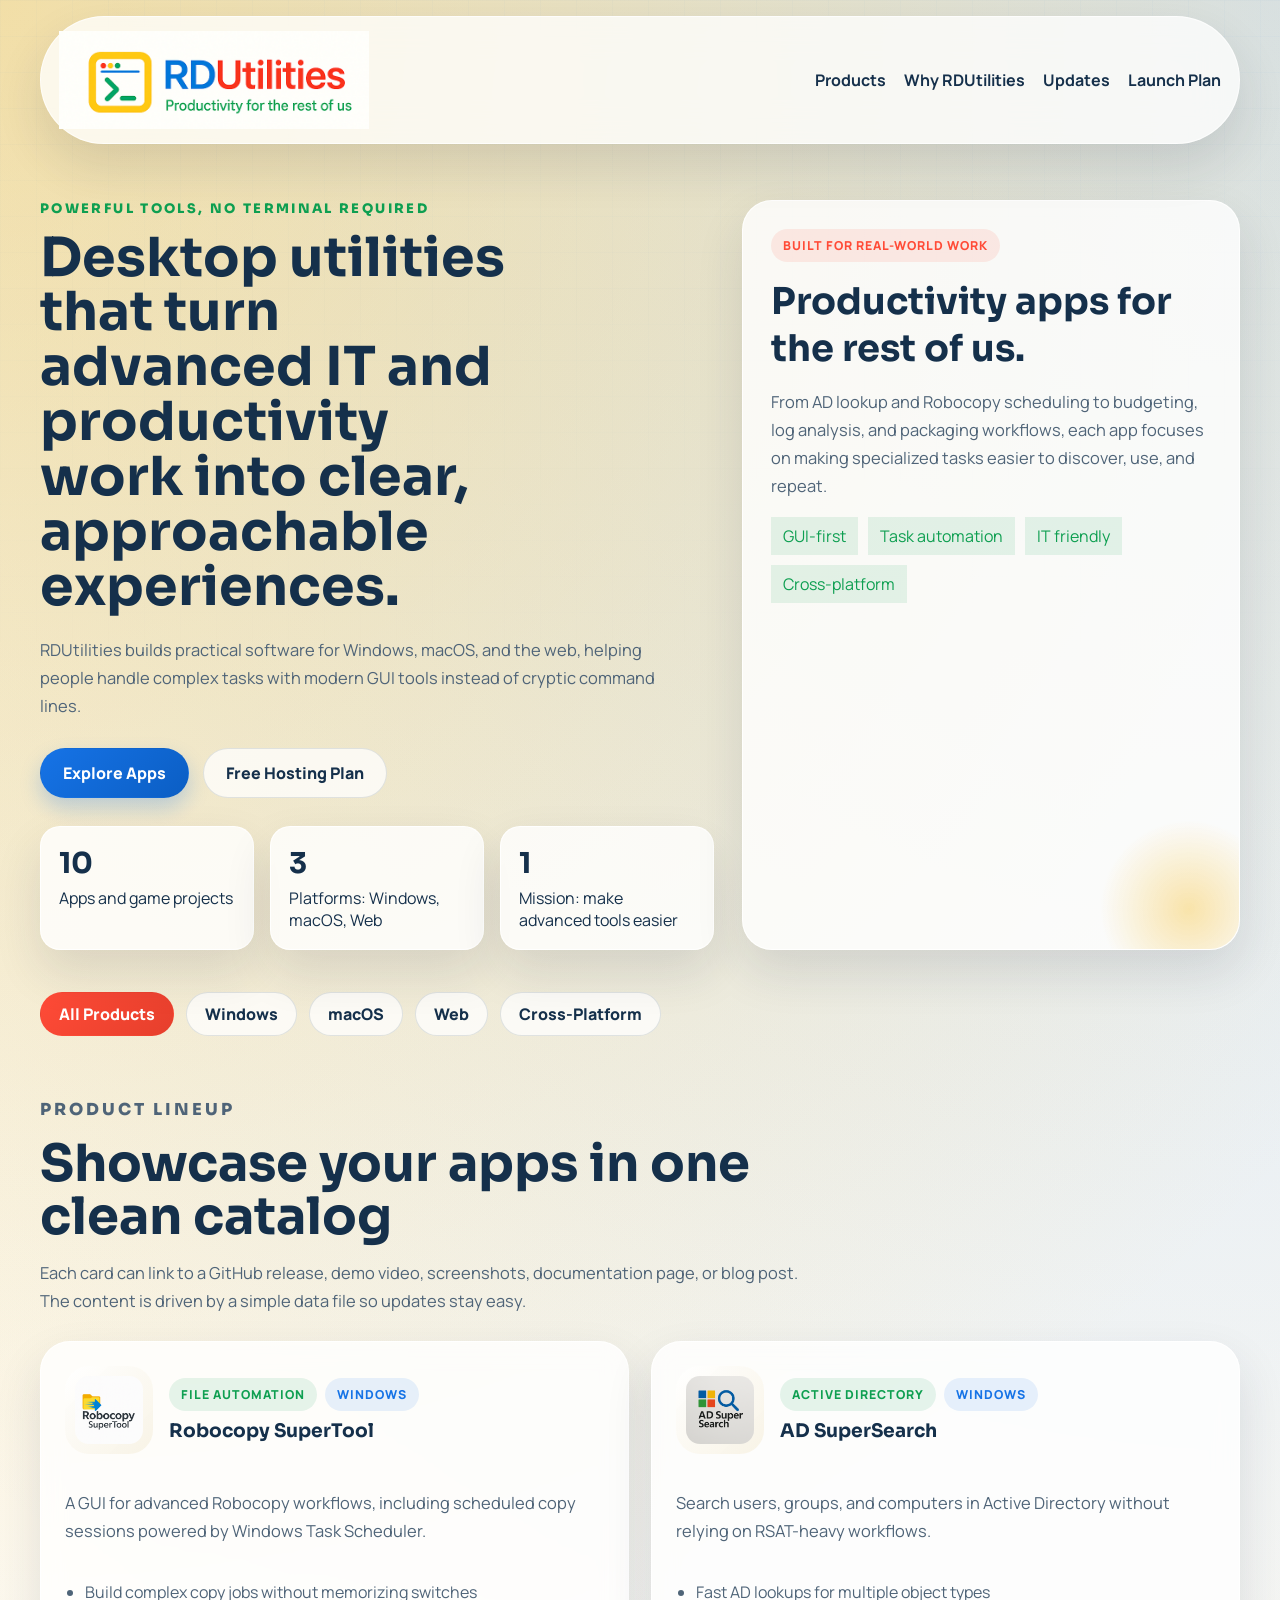
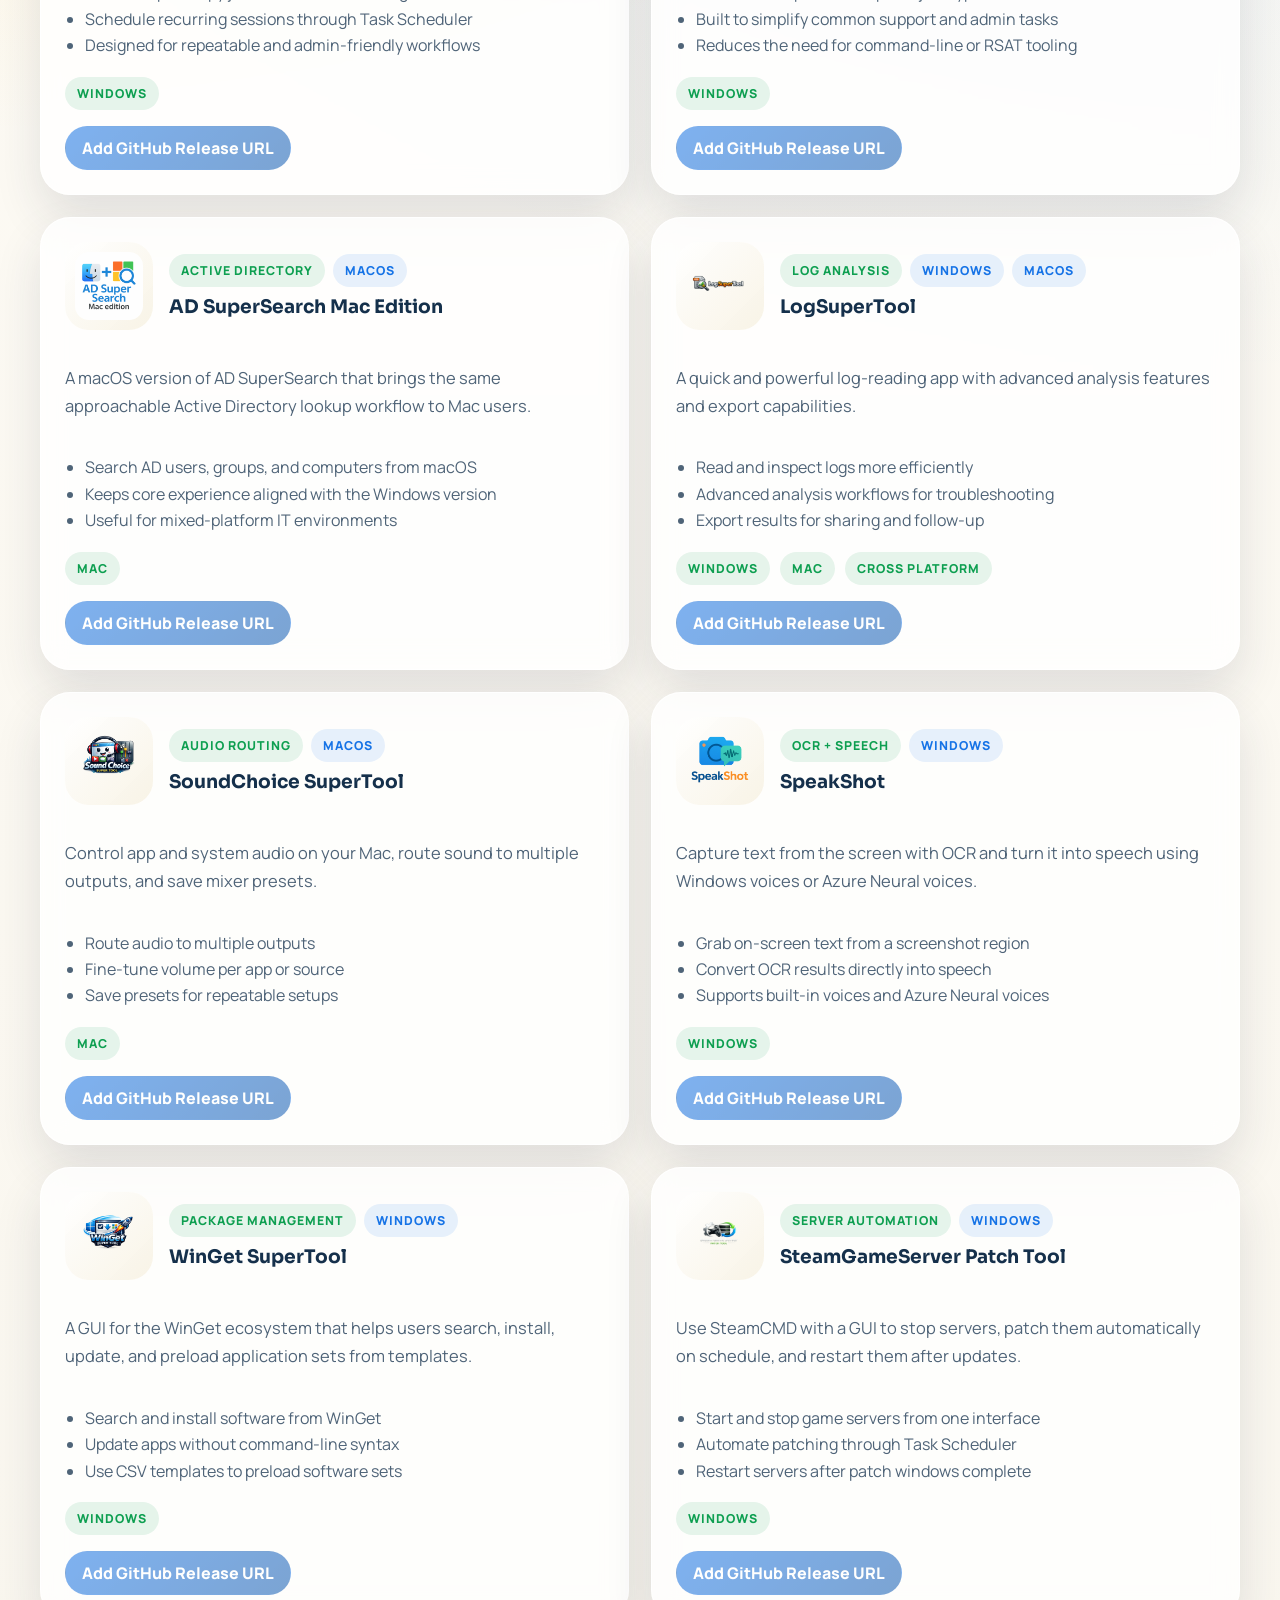
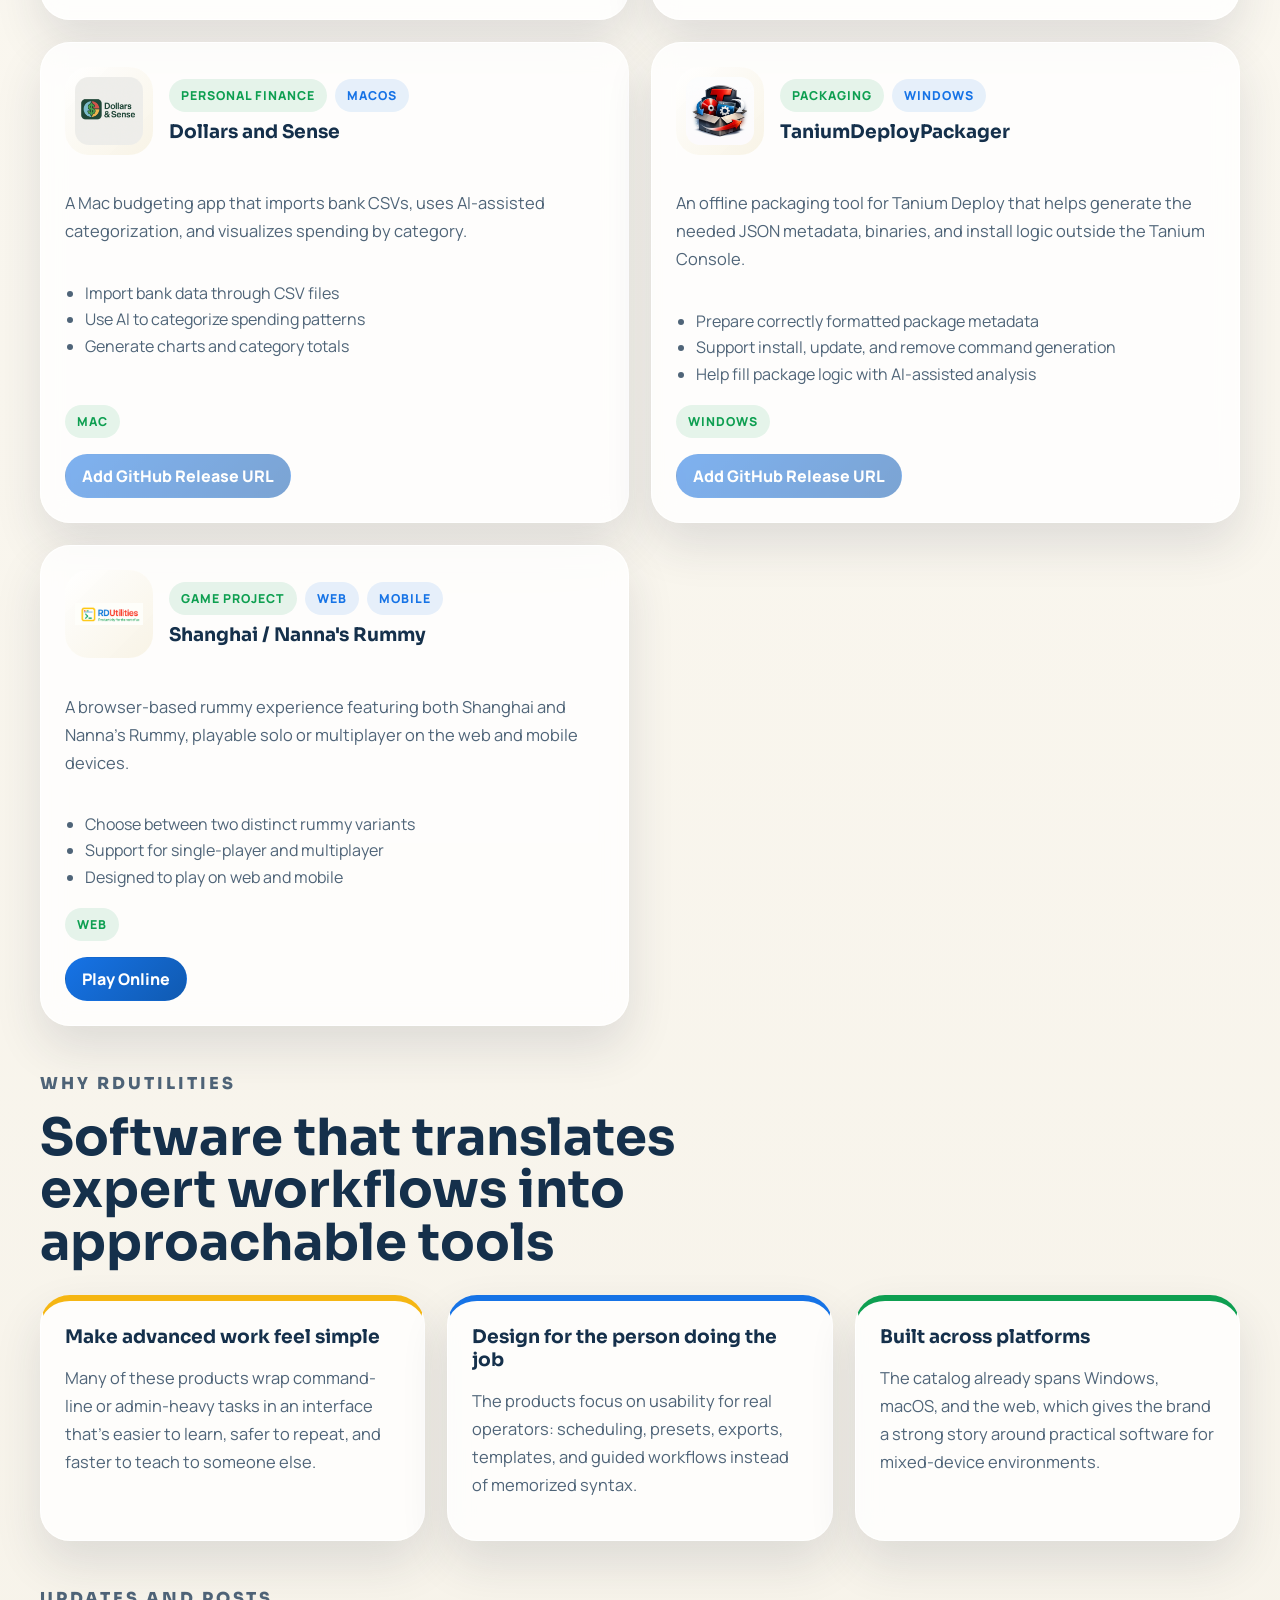
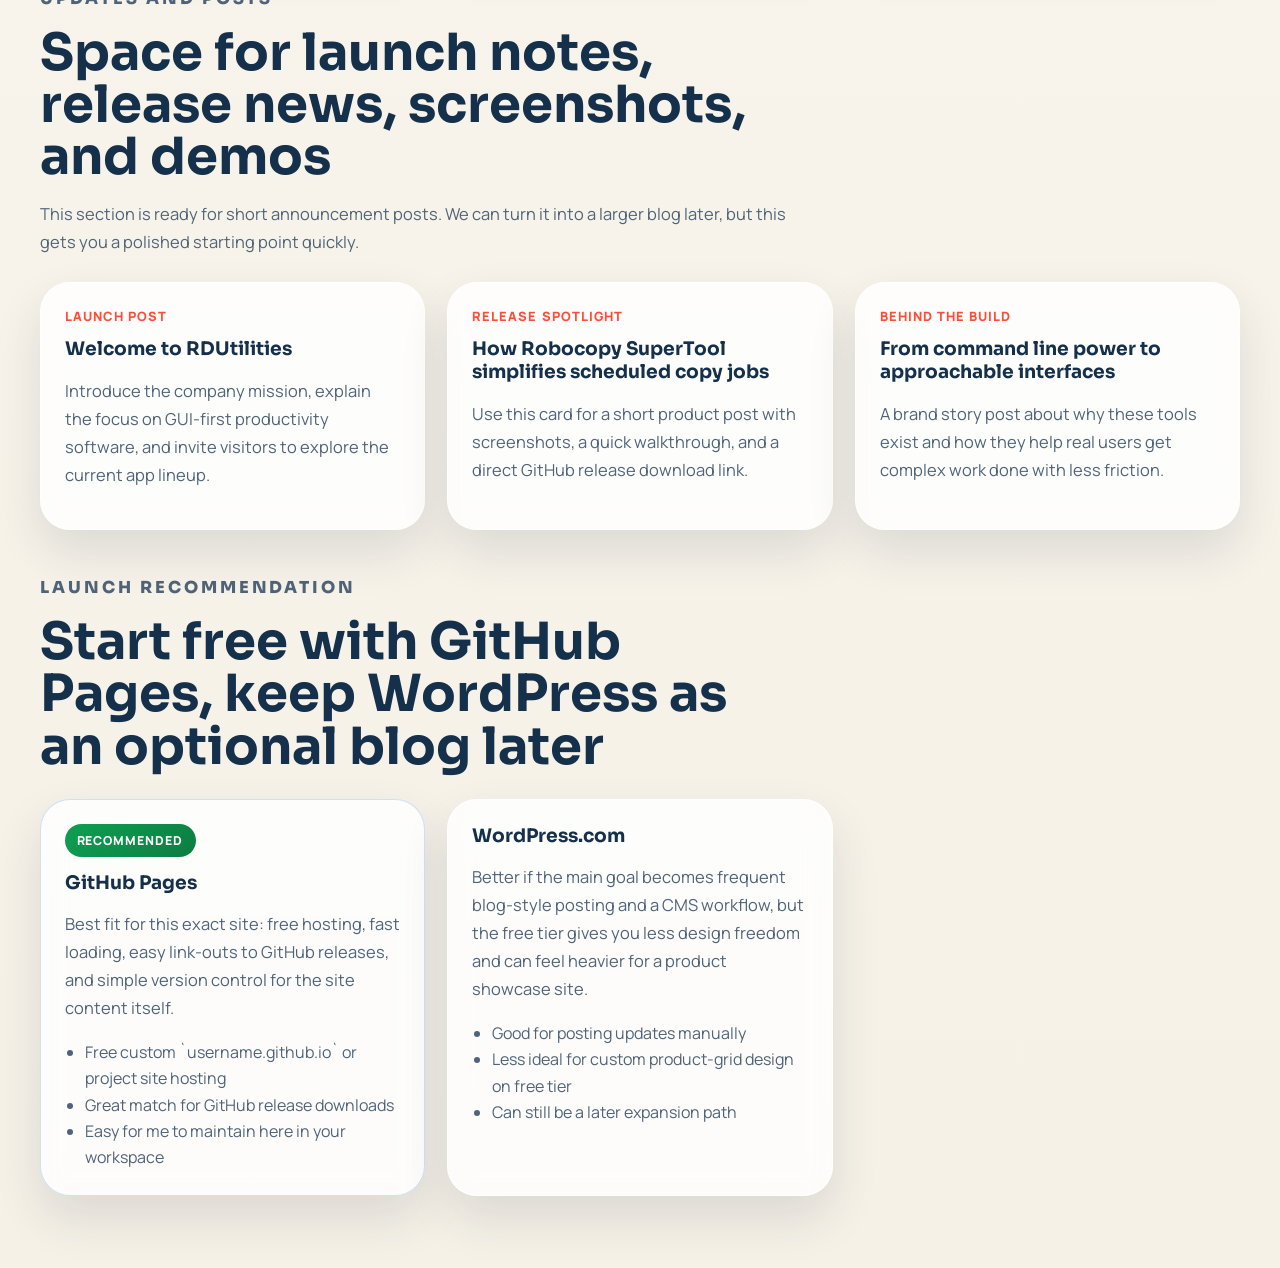
==== index.html @ effe7be8 "Initial RDUtilities website" ====
<!DOCTYPE html>
<html lang="en">
  <head>
    <meta charset="UTF-8" />
    <meta name="viewport" content="width=device-width, initial-scale=1.0" />
    <title>RDUtilities | Productivity Apps for the Rest of Us</title>
    <meta
      name="description"
      content="RDUtilities builds practical GUI apps that bring powerful command-line workflows to approachable desktop and web experiences."
    />
    <link rel="preconnect" href="https://fonts.googleapis.com" />
    <link rel="preconnect" href="https://fonts.gstatic.com" crossorigin />
    <link
      href="https://fonts.googleapis.com/css2?family=Sora:wght@400;500;600;700;800&amp;family=Manrope:wght@400;500;600;700&amp;display=swap"
      rel="stylesheet"
    />
    <link rel="stylesheet" href="./styles.css" />
  </head>
  <body>
    <div class="site-shell">
      <header class="topbar">
        <a class="brand" href="#top" aria-label="RDUtilities home">
          <img
            src="./Logos/RDUtilitiesLogo.png"
            alt="RDUtilities logo"
            class="brand__logo"
          />
        </a>
        <nav class="topbar__nav" aria-label="Primary">
          <a href="#products">Products</a>
          <a href="#story">Why RDUtilities</a>
          <a href="#updates">Updates</a>
          <a href="#launch">Launch Plan</a>
        </nav>
      </header>

      <main id="top">
        <section class="hero">
          <div class="hero__copy">
            <p class="eyebrow">Powerful tools, no terminal required</p>
            <h1>
              Desktop utilities that turn advanced IT and productivity work into
              clear, approachable experiences.
            </h1>
            <p class="hero__lede">
              RDUtilities builds practical software for Windows, macOS, and the
              web, helping people handle complex tasks with modern GUI tools
              instead of cryptic command lines.
            </p>
            <div class="hero__actions">
              <a class="button button--primary" href="#products">Explore Apps</a>
              <a class="button button--secondary" href="#launch">Free Hosting Plan</a>
            </div>
            <ul class="hero__stats" aria-label="Company highlights">
              <li>
                <strong>10</strong>
                <span>Apps and game projects</span>
              </li>
              <li>
                <strong>3</strong>
                <span>Platforms: Windows, macOS, Web</span>
              </li>
              <li>
                <strong>1</strong>
                <span>Mission: make advanced tools easier</span>
              </li>
            </ul>
          </div>

          <aside class="hero__panel" aria-label="RDUtilities value proposition">
            <div class="hero-card">
              <span class="hero-card__label">Built for real-world work</span>
              <h2>Productivity apps for the rest of us.</h2>
              <p>
                From AD lookup and Robocopy scheduling to budgeting, log
                analysis, and packaging workflows, each app focuses on making
                specialized tasks easier to discover, use, and repeat.
              </p>
              <div class="hero-card__chips">
                <span>GUI-first</span>
                <span>Task automation</span>
                <span>IT friendly</span>
                <span>Cross-platform</span>
              </div>
            </div>
          </aside>
        </section>

        <section class="platform-strip" aria-label="Platform categories">
          <button class="platform-filter is-active" data-filter="all" type="button">
            All Products
          </button>
          <button class="platform-filter" data-filter="windows" type="button">
            Windows
          </button>
          <button class="platform-filter" data-filter="mac" type="button">
            macOS
          </button>
          <button class="platform-filter" data-filter="web" type="button">
            Web
          </button>
          <button class="platform-filter" data-filter="cross-platform" type="button">
            Cross-Platform
          </button>
        </section>

        <section class="section" id="products">
          <div class="section-heading">
            <p class="eyebrow">Product lineup</p>
            <h2>Showcase your apps in one clean catalog</h2>
            <p>
              Each card can link to a GitHub release, demo video, screenshots,
              documentation page, or blog post. The content is driven by a
              simple data file so updates stay easy.
            </p>
          </div>
          <div class="products-grid" id="products-grid"></div>
        </section>

        <section class="section section--story" id="story">
          <div class="section-heading">
            <p class="eyebrow">Why RDUtilities</p>
            <h2>Software that translates expert workflows into approachable tools</h2>
          </div>
          <div class="story-grid">
            <article class="story-card">
              <h3>Make advanced work feel simple</h3>
              <p>
                Many of these products wrap command-line or admin-heavy tasks in
                an interface that’s easier to learn, safer to repeat, and faster
                to teach to someone else.
              </p>
            </article>
            <article class="story-card">
              <h3>Design for the person doing the job</h3>
              <p>
                The products focus on usability for real operators: scheduling,
                presets, exports, templates, and guided workflows instead of
                memorized syntax.
              </p>
            </article>
            <article class="story-card">
              <h3>Built across platforms</h3>
              <p>
                The catalog already spans Windows, macOS, and the web, which
                gives the brand a strong story around practical software for
                mixed-device environments.
              </p>
            </article>
          </div>
        </section>

        <section class="section" id="updates">
          <div class="section-heading">
            <p class="eyebrow">Updates and posts</p>
            <h2>Space for launch notes, release news, screenshots, and demos</h2>
            <p>
              This section is ready for short announcement posts. We can turn it
              into a larger blog later, but this gets you a polished starting
              point quickly.
            </p>
          </div>
          <div class="updates-grid" id="updates-grid"></div>
        </section>

        <section class="section section--launch" id="launch">
          <div class="section-heading">
            <p class="eyebrow">Launch recommendation</p>
            <h2>Start free with GitHub Pages, keep WordPress as an optional blog later</h2>
          </div>
          <div class="launch-grid">
            <article class="launch-card launch-card--recommended">
              <span class="badge">Recommended</span>
              <h3>GitHub Pages</h3>
              <p>
                Best fit for this exact site: free hosting, fast loading, easy
                link-outs to GitHub releases, and simple version control for the
                site content itself.
              </p>
              <ul>
                <li>Free custom `username.github.io` or project site hosting</li>
                <li>Great match for GitHub release downloads</li>
                <li>Easy for me to maintain here in your workspace</li>
              </ul>
            </article>
            <article class="launch-card">
              <h3>WordPress.com</h3>
              <p>
                Better if the main goal becomes frequent blog-style posting and a
                CMS workflow, but the free tier gives you less design freedom and
                can feel heavier for a product showcase site.
              </p>
              <ul>
                <li>Good for posting updates manually</li>
                <li>Less ideal for custom product-grid design on free tier</li>
                <li>Can still be a later expansion path</li>
              </ul>
            </article>
          </div>
        </section>
      </main>
    </div>

    <template id="product-card-template">
      <article class="product-card">
        <div class="product-card__header">
          <img class="product-card__logo" alt="" />
          <div>
            <div class="product-card__meta"></div>
            <h3 class="product-card__title"></h3>
          </div>
        </div>
        <p class="product-card__summary"></p>
        <ul class="product-card__features"></ul>
        <div class="product-card__footer">
          <div class="product-card__tags"></div>
          <div class="product-card__actions"></div>
        </div>
      </article>
    </template>

    <template id="update-card-template">
      <article class="update-card">
        <p class="update-card__type"></p>
        <h3 class="update-card__title"></h3>
        <p class="update-card__body"></p>
      </article>
    </template>

    <script src="./app-data.js"></script>
    <script src="./script.js"></script>
  </body>
</html>
---- styles.css ----
:root {
  --bg: #f5f1e7;
  --surface: rgba(255, 255, 255, 0.8);
  --surface-strong: #ffffff;
  --ink: #15304b;
  --muted: #4f6478;
  --line: rgba(21, 48, 75, 0.12);
  --blue: #1673e6;
  --red: #ff4b37;
  --green: #0e9f51;
  --gold: #f5b613;
  --shadow: 0 22px 48px rgba(32, 44, 64, 0.12);
  --radius-lg: 30px;
  --radius-md: 20px;
  --radius-sm: 14px;
  --content-width: 1200px;
}

* {
  box-sizing: border-box;
}

html {
  scroll-behavior: smooth;
}

body {
  margin: 0;
  font-family: "Manrope", sans-serif;
  color: var(--ink);
  background:
    radial-gradient(circle at top left, rgba(245, 182, 19, 0.35), transparent 28%),
    radial-gradient(circle at top right, rgba(22, 115, 230, 0.18), transparent 32%),
    linear-gradient(180deg, #fffdf8 0%, var(--bg) 100%);
}

body::before {
  content: "";
  position: fixed;
  inset: 0;
  pointer-events: none;
  background-image:
    linear-gradient(rgba(22, 115, 230, 0.04) 1px, transparent 1px),
    linear-gradient(90deg, rgba(22, 115, 230, 0.04) 1px, transparent 1px);
  background-size: 36px 36px;
  mask-image: linear-gradient(180deg, rgba(0, 0, 0, 0.45), transparent 80%);
}

@keyframes rise-in {
  from {
    opacity: 0;
    transform: translateY(20px);
  }

  to {
    opacity: 1;
    transform: translateY(0);
  }
}

.site-shell {
  width: min(calc(100% - 32px), var(--content-width));
  margin: 0 auto;
  padding-bottom: 72px;
}

.topbar {
  position: sticky;
  top: 12px;
  z-index: 10;
  display: flex;
  align-items: center;
  justify-content: space-between;
  gap: 16px;
  margin-top: 16px;
  padding: 14px 18px;
  background: rgba(255, 255, 255, 0.76);
  border: 1px solid rgba(255, 255, 255, 0.7);
  border-radius: 999px;
  backdrop-filter: blur(18px);
  box-shadow: var(--shadow);
}

.brand {
  display: inline-flex;
  align-items: center;
}

.brand__logo {
  width: min(310px, 55vw);
  height: auto;
}

.topbar__nav {
  display: flex;
  flex-wrap: wrap;
  justify-content: flex-end;
  gap: 18px;
}

.topbar__nav a,
.button,
.platform-filter {
  transition:
    transform 180ms ease,
    box-shadow 180ms ease,
    background-color 180ms ease,
    color 180ms ease,
    border-color 180ms ease;
}

.topbar__nav a {
  color: var(--ink);
  text-decoration: none;
  font-weight: 700;
}

.topbar__nav a:hover,
.topbar__nav a:focus-visible {
  color: var(--blue);
}

.hero {
  display: grid;
  grid-template-columns: 1.15fr 0.85fr;
  gap: 28px;
  padding: 56px 0 32px;
  align-items: stretch;
  animation: rise-in 700ms ease both;
}

.eyebrow {
  margin: 0 0 14px;
  font-family: "Sora", sans-serif;
  font-size: 0.82rem;
  font-weight: 800;
  letter-spacing: 0.18em;
  text-transform: uppercase;
  color: var(--green);
}

.hero h1,
.section-heading h2 {
  margin: 0;
  font-family: "Sora", sans-serif;
  line-height: 1.02;
}

.hero h1 {
  font-size: clamp(2rem, 4.2vw, 4rem);
  max-width: 12ch;
}

.hero__lede,
.section-heading p,
.story-card p,
.launch-card p,
.product-card__summary,
.update-card__body,
.hero-card p {
  color: var(--muted);
  font-size: 1.03rem;
  line-height: 1.7;
}

.hero__lede {
  max-width: 64ch;
  margin: 22px 0 0;
}

.hero__actions {
  display: flex;
  flex-wrap: wrap;
  gap: 14px;
  margin: 28px 0;
}

.button {
  display: inline-flex;
  align-items: center;
  justify-content: center;
  min-height: 50px;
  padding: 0 22px;
  border-radius: 999px;
  border: 1px solid transparent;
  font-weight: 800;
  text-decoration: none;
}

.button:hover,
.button:focus-visible,
.platform-filter:hover,
.platform-filter:focus-visible {
  transform: translateY(-1px);
}

.button--primary {
  color: #fff;
  background: linear-gradient(135deg, var(--blue), #0b5ec4);
  box-shadow: 0 10px 20px rgba(22, 115, 230, 0.25);
}

.button--secondary {
  color: var(--ink);
  background: rgba(255, 255, 255, 0.75);
  border-color: var(--line);
}

.hero__stats {
  display: grid;
  grid-template-columns: repeat(3, minmax(0, 1fr));
  gap: 16px;
  padding: 0;
  margin: 0;
  list-style: none;
}

.hero__stats li,
.hero-card,
.product-card,
.story-card,
.update-card,
.launch-card {
  background: var(--surface);
  border: 1px solid rgba(255, 255, 255, 0.85);
  box-shadow: var(--shadow);
  backdrop-filter: blur(12px);
  animation: rise-in 700ms ease both;
}

.hero__stats li {
  padding: 18px;
  border-radius: var(--radius-md);
}

.hero__stats strong {
  display: block;
  font-family: "Sora", sans-serif;
  font-size: 1.8rem;
  margin-bottom: 6px;
}

.hero-card {
  height: 100%;
  padding: 28px;
  border-radius: var(--radius-lg);
  position: relative;
  overflow: hidden;
}

.hero-card::after {
  content: "";
  position: absolute;
  inset: auto -40px -50px auto;
  width: 180px;
  height: 180px;
  border-radius: 50%;
  background: radial-gradient(circle, rgba(245, 182, 19, 0.35), transparent 70%);
}

.hero-card__label,
.badge,
.product-chip,
.platform-pill {
  display: inline-flex;
  align-items: center;
  border-radius: 999px;
  font-size: 0.77rem;
  font-weight: 800;
  letter-spacing: 0.08em;
  text-transform: uppercase;
}

.hero-card__label {
  padding: 8px 12px;
  color: var(--red);
  background: rgba(255, 75, 55, 0.1);
}

.hero-card h2 {
  margin: 16px 0 12px;
  font-family: "Sora", sans-serif;
  font-size: clamp(1.6rem, 3vw, 2.3rem);
}

.hero-card__chips,
.product-card__tags,
.product-card__actions {
  display: flex;
  flex-wrap: wrap;
  gap: 10px;
}

.hero-card__chips span,
.product-chip,
.platform-pill {
  padding: 8px 12px;
  background: rgba(14, 159, 81, 0.1);
  color: var(--green);
}

.platform-strip {
  display: flex;
  flex-wrap: wrap;
  gap: 12px;
  padding: 10px 0 16px;
}

.platform-filter {
  min-height: 44px;
  padding: 0 18px;
  border-radius: 999px;
  border: 1px solid var(--line);
  background: rgba(255, 255, 255, 0.75);
  color: var(--ink);
  font: inherit;
  font-weight: 800;
  cursor: pointer;
}

.platform-filter.is-active {
  color: #fff;
  background: linear-gradient(135deg, var(--red), #e63f2c);
  border-color: transparent;
}

.section {
  padding-top: 44px;
}

.section-heading {
  max-width: 760px;
  margin-bottom: 26px;
}

.section-heading h2 {
  font-size: clamp(2rem, 4vw, 3.2rem);
}

.products-grid,
.story-grid,
.updates-grid,
.launch-grid {
  display: grid;
  gap: 22px;
}

.products-grid {
  grid-template-columns: repeat(2, minmax(0, 1fr));
}

.story-grid,
.updates-grid,
.launch-grid {
  grid-template-columns: repeat(3, minmax(0, 1fr));
}

.product-card,
.story-card,
.update-card,
.launch-card {
  border-radius: var(--radius-lg);
  padding: 24px;
}

.products-grid > *,
.story-grid > *,
.updates-grid > *,
.launch-grid > * {
  animation-delay: 120ms;
}

.products-grid > *:nth-child(2n),
.story-grid > *:nth-child(2n),
.updates-grid > *:nth-child(2n),
.launch-grid > *:nth-child(2n) {
  animation-delay: 180ms;
}

.products-grid > *:nth-child(3n),
.story-grid > *:nth-child(3n),
.updates-grid > *:nth-child(3n),
.launch-grid > *:nth-child(3n) {
  animation-delay: 240ms;
}

.product-card {
  display: flex;
  flex-direction: column;
  gap: 18px;
}

.product-card.is-hidden {
  display: none;
}

.product-card__header {
  display: grid;
  grid-template-columns: 88px 1fr;
  gap: 16px;
  align-items: center;
}

.product-card__logo {
  width: 88px;
  height: 88px;
  object-fit: contain;
  border-radius: 24px;
  background:
    linear-gradient(135deg, rgba(255, 255, 255, 0.92), rgba(248, 243, 229, 0.96));
  padding: 10px;
}

.product-card__meta {
  display: flex;
  flex-wrap: wrap;
  gap: 8px;
  margin-bottom: 8px;
}

.platform-pill {
  background: rgba(22, 115, 230, 0.1);
  color: var(--blue);
}

.product-card__title,
.story-card h3,
.update-card__title,
.launch-card h3 {
  margin: 0;
  font-family: "Sora", sans-serif;
}

.product-card__features,
.launch-card ul {
  margin: 0;
  padding-left: 20px;
  color: var(--muted);
  line-height: 1.65;
}

.product-card__footer {
  margin-top: auto;
  display: grid;
  gap: 16px;
}

.product-link {
  display: inline-flex;
  align-items: center;
  justify-content: center;
  min-height: 44px;
  padding: 0 16px;
  border-radius: 999px;
  border: 1px solid var(--line);
  color: var(--ink);
  background: rgba(255, 255, 255, 0.88);
  text-decoration: none;
  font-weight: 800;
}

.product-link--primary {
  color: #fff;
  background: linear-gradient(135deg, var(--blue), #105ab1);
  border-color: transparent;
}

.product-link:hover,
.product-link:focus-visible {
  transform: translateY(-1px);
}

.product-link--disabled {
  opacity: 0.55;
  pointer-events: none;
}

.story-card {
  border-top: 6px solid transparent;
}

.story-card:nth-child(1) {
  border-top-color: var(--gold);
}

.story-card:nth-child(2) {
  border-top-color: var(--blue);
}

.story-card:nth-child(3) {
  border-top-color: var(--green);
}

.update-card__type {
  margin: 0 0 12px;
  color: var(--red);
  font-weight: 800;
  text-transform: uppercase;
  letter-spacing: 0.08em;
  font-size: 0.8rem;
}

.launch-card {
  position: relative;
}

.launch-card--recommended {
  border: 1px solid rgba(22, 115, 230, 0.2);
}

.badge {
  margin-bottom: 14px;
  padding: 8px 12px;
  color: #fff;
  background: linear-gradient(135deg, var(--green), #0d7d42);
}

@media (max-width: 1120px) {
  .hero,
  .products-grid,
  .story-grid,
  .updates-grid,
  .launch-grid {
    grid-template-columns: 1fr;
  }

  .hero h1 {
    max-width: none;
  }
}

@media (max-width: 780px) {
  .site-shell {
    width: min(calc(100% - 20px), var(--content-width));
  }

  .topbar {
    position: static;
    border-radius: 28px;
    padding: 18px;
  }

  .topbar,
  .hero__stats {
    grid-template-columns: 1fr;
  }

  .topbar,
  .hero__stats,
  .product-card__header {
    display: grid;
  }

  .topbar__nav {
    justify-content: flex-start;
  }

  .hero {
    padding-top: 28px;
  }

  .hero__stats {
    grid-template-columns: 1fr;
  }

  .product-card__header {
    grid-template-columns: 1fr;
  }

  .product-card__logo {
    width: 72px;
    height: 72px;
  }
}
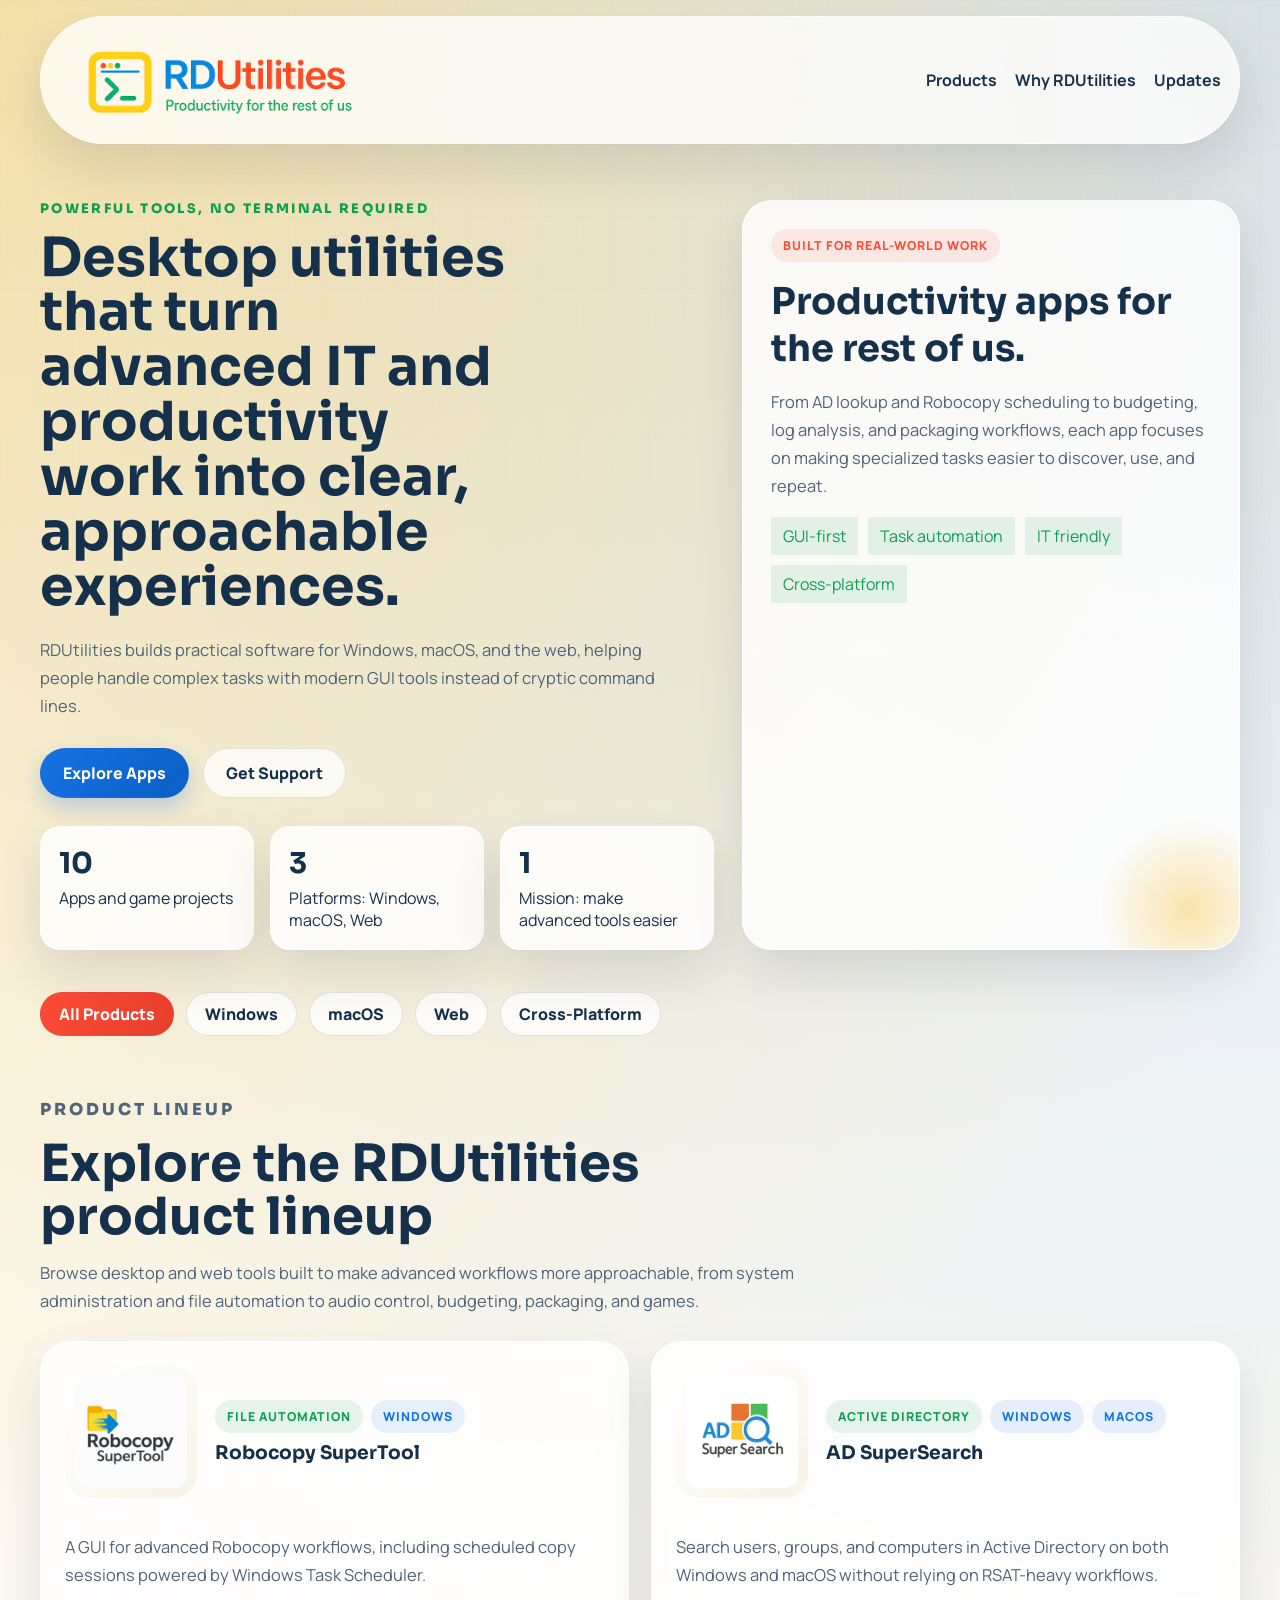
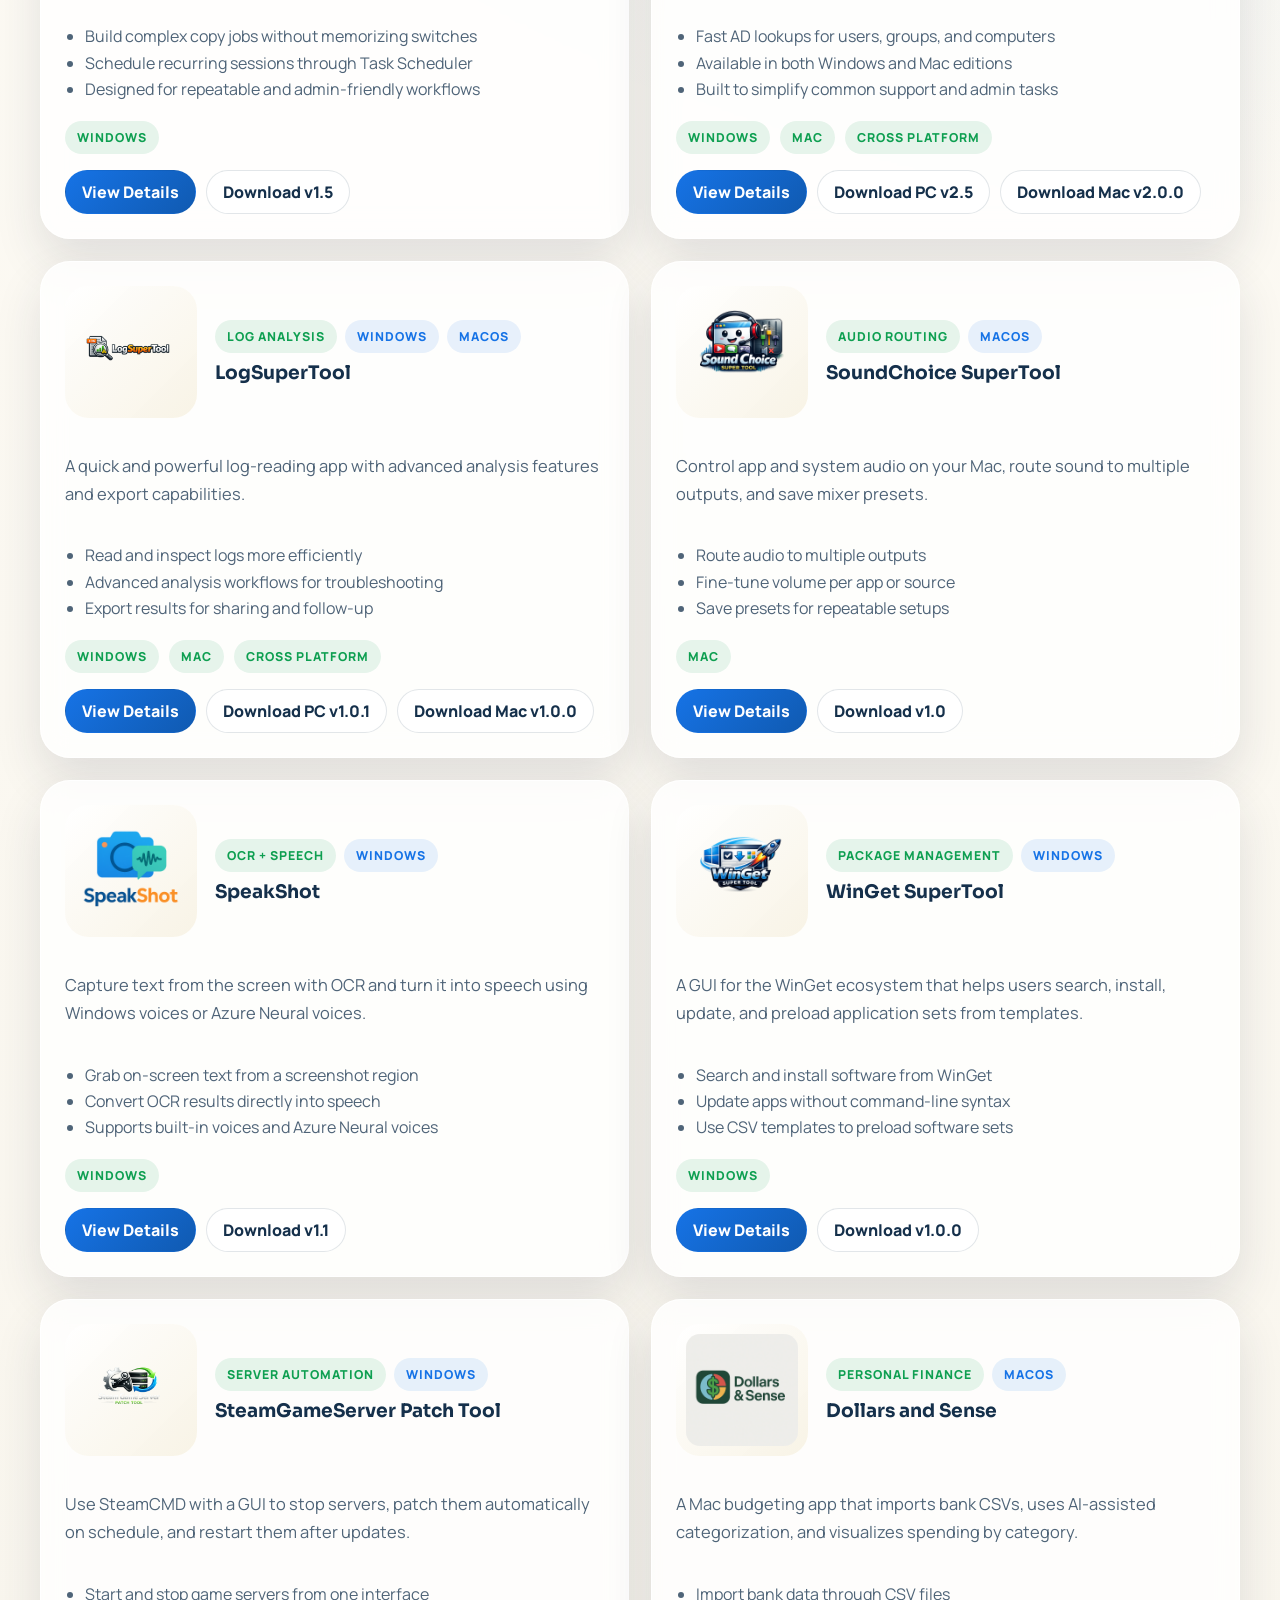
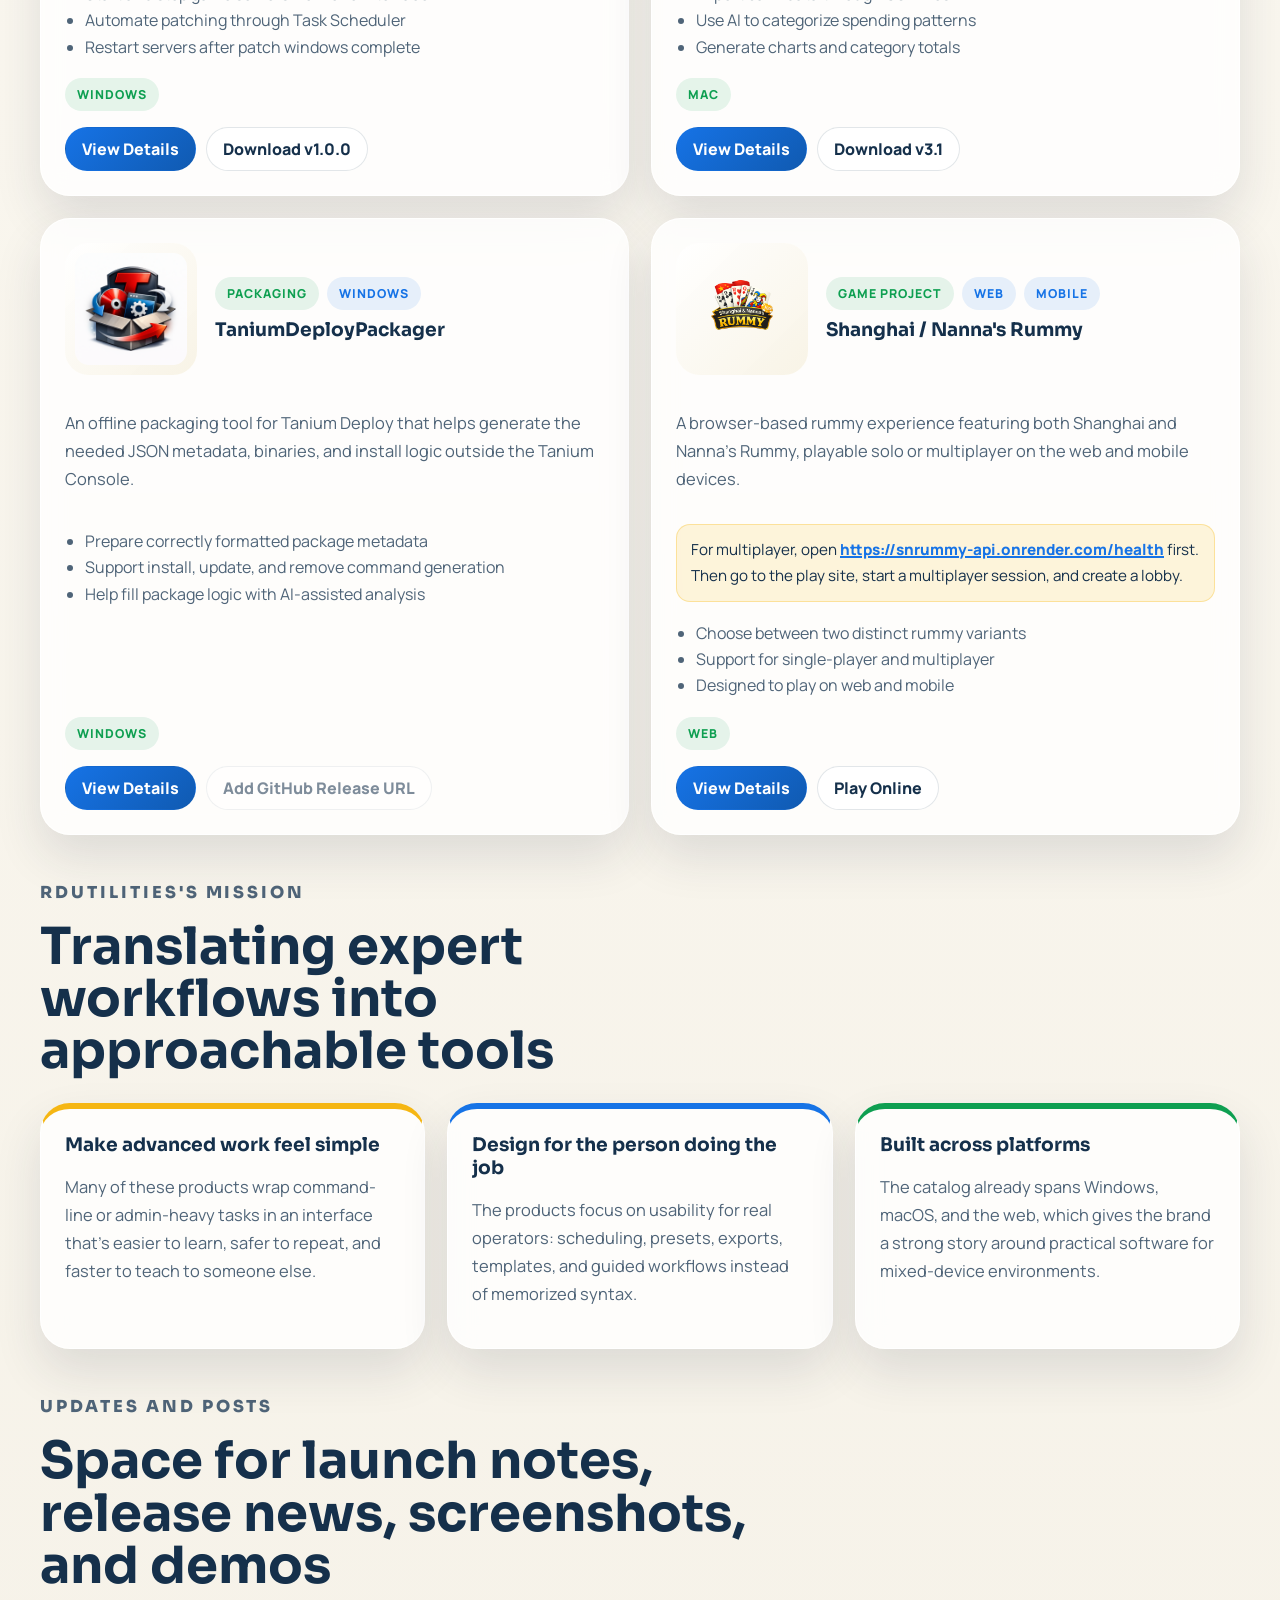
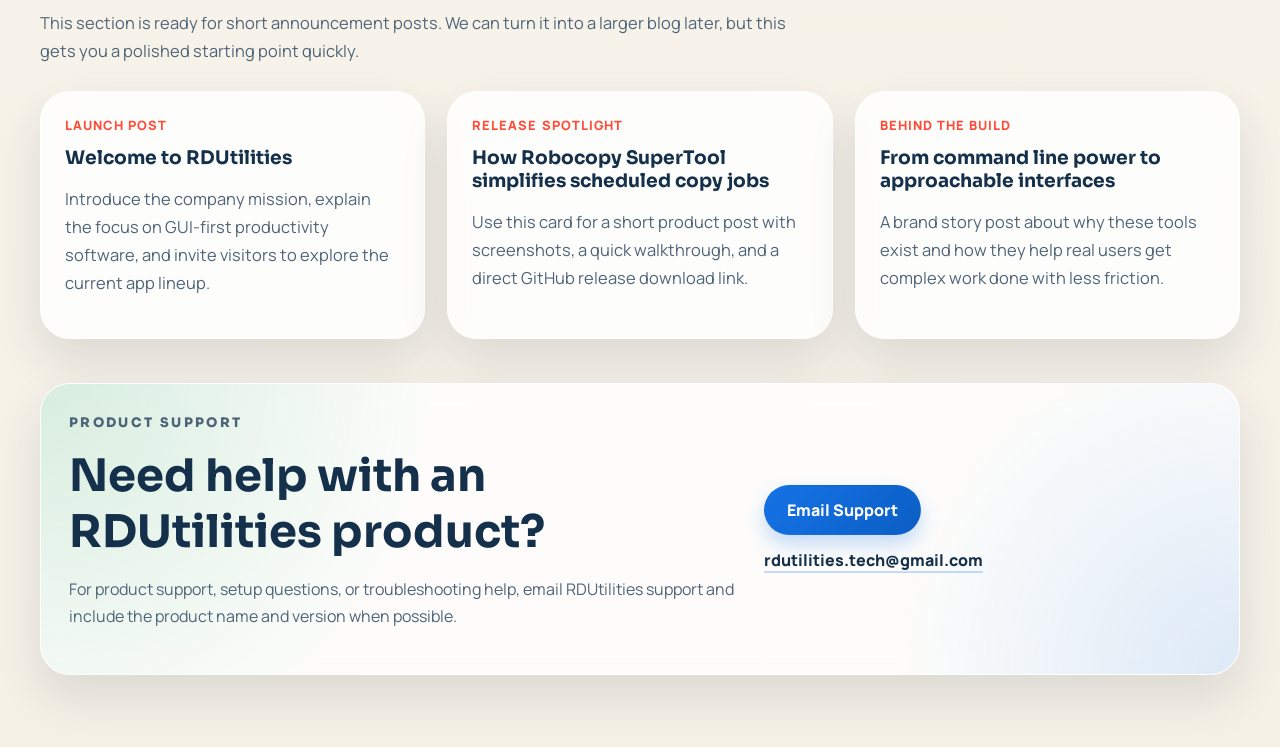
==== commit b22049fa: "Launch RDUtilities product showcase site" ====
--- a/index.html
+++ b/index.html
@@ -30,7 +30,6 @@
           <a href="#products">Products</a>
           <a href="#story">Why RDUtilities</a>
           <a href="#updates">Updates</a>
-          <a href="#launch">Launch Plan</a>
         </nav>
       </header>
 
@@ -49,7 +48,7 @@
             </p>
             <div class="hero__actions">
               <a class="button button--primary" href="#products">Explore Apps</a>
-              <a class="button button--secondary" href="#launch">Free Hosting Plan</a>
+              <a class="button button--secondary" href="#support">Get Support</a>
             </div>
             <ul class="hero__stats" aria-label="Company highlights">
               <li>
@@ -107,11 +106,11 @@
         <section class="section" id="products">
           <div class="section-heading">
             <p class="eyebrow">Product lineup</p>
-            <h2>Showcase your apps in one clean catalog</h2>
+            <h2>Explore the RDUtilities product lineup</h2>
             <p>
-              Each card can link to a GitHub release, demo video, screenshots,
-              documentation page, or blog post. The content is driven by a
-              simple data file so updates stay easy.
+              Browse desktop and web tools built to make advanced workflows more
+              approachable, from system administration and file automation to
+              audio control, budgeting, packaging, and games.
             </p>
           </div>
           <div class="products-grid" id="products-grid"></div>
@@ -119,8 +118,8 @@
 
         <section class="section section--story" id="story">
           <div class="section-heading">
-            <p class="eyebrow">Why RDUtilities</p>
-            <h2>Software that translates expert workflows into approachable tools</h2>
+            <p class="eyebrow">RDUtilities's Mission</p>
+            <h2>Translating expert workflows into approachable tools</h2>
           </div>
           <div class="story-grid">
             <article class="story-card">
@@ -163,41 +162,28 @@
           <div class="updates-grid" id="updates-grid"></div>
         </section>
 
-        <section class="section section--launch" id="launch">
-          <div class="section-heading">
-            <p class="eyebrow">Launch recommendation</p>
-            <h2>Start free with GitHub Pages, keep WordPress as an optional blog later</h2>
-          </div>
-          <div class="launch-grid">
-            <article class="launch-card launch-card--recommended">
-              <span class="badge">Recommended</span>
-              <h3>GitHub Pages</h3>
-              <p>
-                Best fit for this exact site: free hosting, fast loading, easy
-                link-outs to GitHub releases, and simple version control for the
-                site content itself.
-              </p>
-              <ul>
-                <li>Free custom `username.github.io` or project site hosting</li>
-                <li>Great match for GitHub release downloads</li>
-                <li>Easy for me to maintain here in your workspace</li>
-              </ul>
-            </article>
-            <article class="launch-card">
-              <h3>WordPress.com</h3>
-              <p>
-                Better if the main goal becomes frequent blog-style posting and a
-                CMS workflow, but the free tier gives you less design freedom and
-                can feel heavier for a product showcase site.
-              </p>
-              <ul>
-                <li>Good for posting updates manually</li>
-                <li>Less ideal for custom product-grid design on free tier</li>
-                <li>Can still be a later expansion path</li>
-              </ul>
-            </article>
-          </div>
-        </section>
+        <section class="section" id="support">
+          <div class="support-panel">
+            <div>
+              <p class="eyebrow">Product Support</p>
+              <h2>Need help with an RDUtilities product?</h2>
+              <p>
+                For product support, setup questions, or troubleshooting help,
+                email RDUtilities support and include the product name and version
+                when possible.
+              </p>
+            </div>
+            <div class="support-panel__actions">
+              <a class="button button--primary" href="mailto:rdutilities.tech@gmail.com">
+                Email Support
+              </a>
+              <a class="support-panel__email" href="mailto:rdutilities.tech@gmail.com">
+                rdutilities.tech@gmail.com
+              </a>
+            </div>
+          </div>
+        </section>
+
       </main>
     </div>
 
@@ -211,6 +197,7 @@
           </div>
         </div>
         <p class="product-card__summary"></p>
+        <p class="product-card__note"></p>
         <ul class="product-card__features"></ul>
         <div class="product-card__footer">
           <div class="product-card__tags"></div>
--- a/styles.css
+++ b/styles.css
@@ -156,6 +156,7 @@
 .story-card p,
 .launch-card p,
 .product-card__summary,
+.product-card__note,
 .update-card__body,
 .hero-card p {
   color: var(--muted);
@@ -396,19 +397,26 @@
 
 .product-card__header {
   display: grid;
-  grid-template-columns: 88px 1fr;
-  gap: 16px;
+  grid-template-columns: 132px 1fr;
+  gap: 18px;
   align-items: center;
 }
 
 .product-card__logo {
-  width: 88px;
-  height: 88px;
+  width: 132px;
+  height: 132px;
   object-fit: contain;
   border-radius: 24px;
   background:
     linear-gradient(135deg, rgba(255, 255, 255, 0.92), rgba(248, 243, 229, 0.96));
   padding: 10px;
+}
+
+.product-card__logo--wide {
+  width: 172px;
+  height: 132px;
+  max-width: 100%;
+  justify-self: start;
 }
 
 .product-card__meta {
@@ -437,6 +445,27 @@
   padding-left: 20px;
   color: var(--muted);
   line-height: 1.65;
+}
+
+.product-card__note {
+  display: none;
+  margin: -4px 0 0;
+  padding: 12px 14px;
+  border-radius: var(--radius-sm);
+  background: rgba(245, 182, 19, 0.14);
+  border: 1px solid rgba(245, 182, 19, 0.32);
+  color: var(--ink);
+  font-size: 0.95rem;
+}
+
+.product-card__note.is-visible {
+  display: block;
+}
+
+.product-card__note a {
+  color: var(--blue);
+  font-weight: 800;
+  text-decoration-thickness: 2px;
 }
 
 .product-card__footer {
@@ -515,9 +544,209 @@
   background: linear-gradient(135deg, var(--green), #0d7d42);
 }
 
+.support-panel {
+  display: grid;
+  grid-template-columns: 1.2fr 0.8fr;
+  gap: 24px;
+  align-items: center;
+  padding: 28px;
+  border-radius: var(--radius-lg);
+  background:
+    radial-gradient(circle at top left, rgba(14, 159, 81, 0.16), transparent 32%),
+    radial-gradient(circle at bottom right, rgba(22, 115, 230, 0.14), transparent 28%),
+    var(--surface);
+  border: 1px solid rgba(255, 255, 255, 0.85);
+  box-shadow: var(--shadow);
+  backdrop-filter: blur(12px);
+  animation: rise-in 700ms ease both;
+}
+
+.support-panel h2 {
+  margin: 0;
+  font-family: "Sora", sans-serif;
+  font-size: clamp(1.9rem, 3.5vw, 3rem);
+}
+
+.support-panel p {
+  color: var(--muted);
+  line-height: 1.7;
+}
+
+.support-panel__actions {
+  display: grid;
+  gap: 14px;
+  justify-items: start;
+}
+
+.support-panel__email {
+  color: var(--ink);
+  font-weight: 800;
+  text-decoration: none;
+  border-bottom: 2px solid rgba(22, 115, 230, 0.25);
+}
+
+.product-page {
+  padding-top: 40px;
+}
+
+.product-hero {
+  display: grid;
+  grid-template-columns: 1fr 0.92fr;
+  gap: 28px;
+  align-items: center;
+  padding: 28px 0 20px;
+  animation: rise-in 700ms ease both;
+}
+
+.product-hero h1 {
+  margin: 0;
+  font-family: "Sora", sans-serif;
+  font-size: clamp(2.6rem, 5vw, 4.9rem);
+  line-height: 1;
+}
+
+.product-hero__lede {
+  max-width: 60ch;
+  margin: 20px 0 0;
+  color: var(--muted);
+  font-size: 1.08rem;
+  line-height: 1.8;
+}
+
+.product-page__pills {
+  display: flex;
+  flex-wrap: wrap;
+  gap: 10px;
+  margin-top: 24px;
+}
+
+.product-showcase,
+.detail-card,
+.media-card,
+.release-panel,
+.release-summary__card {
+  background: var(--surface);
+  border: 1px solid rgba(255, 255, 255, 0.85);
+  box-shadow: var(--shadow);
+  backdrop-filter: blur(12px);
+  animation: rise-in 700ms ease both;
+}
+
+.product-showcase {
+  min-height: 430px;
+  border-radius: var(--radius-lg);
+  display: flex;
+  align-items: center;
+  justify-content: center;
+  padding: 28px;
+  background:
+    radial-gradient(circle at top right, rgba(22, 115, 230, 0.18), transparent 32%),
+    radial-gradient(circle at bottom left, rgba(245, 182, 19, 0.18), transparent 32%),
+    rgba(255, 255, 255, 0.82);
+}
+
+.product-showcase__logo {
+  width: min(100%, 480px);
+  height: auto;
+  object-fit: contain;
+}
+
+.detail-grid,
+.media-grid,
+.release-summary {
+  display: grid;
+  gap: 22px;
+}
+
+.detail-grid,
+.media-grid {
+  grid-template-columns: repeat(3, minmax(0, 1fr));
+}
+
+.detail-card,
+.media-card,
+.release-panel,
+.release-summary__card {
+  border-radius: var(--radius-lg);
+  padding: 24px;
+}
+
+.detail-card h3,
+.media-card h3,
+.release-panel h3,
+.release-summary__card h4 {
+  margin-top: 0;
+  font-family: "Sora", sans-serif;
+}
+
+.detail-card p,
+.media-card p,
+.release-panel p,
+.release-summary__card li {
+  color: var(--muted);
+  line-height: 1.7;
+}
+
+.media-card {
+  min-height: 240px;
+  display: flex;
+  flex-direction: column;
+  justify-content: flex-end;
+  background:
+    linear-gradient(180deg, rgba(255, 255, 255, 0.35), rgba(255, 255, 255, 0.92)),
+    linear-gradient(135deg, rgba(22, 115, 230, 0.18), rgba(245, 182, 19, 0.15));
+}
+
+.media-card--image {
+  padding: 12px;
+  justify-content: flex-start;
+  background: rgba(255, 255, 255, 0.9);
+  overflow: hidden;
+}
+
+.media-card__image {
+  width: 100%;
+  height: auto;
+  display: block;
+  border-radius: 22px;
+  border: 1px solid rgba(21, 48, 75, 0.08);
+}
+
+.media-card__content {
+  padding: 18px 12px 8px;
+}
+
+.media-card--video {
+  background:
+    linear-gradient(180deg, rgba(255, 255, 255, 0.3), rgba(255, 255, 255, 0.94)),
+    linear-gradient(135deg, rgba(255, 75, 55, 0.22), rgba(22, 115, 230, 0.14));
+}
+
+.release-panel__header {
+  display: flex;
+  justify-content: space-between;
+  gap: 20px;
+  align-items: flex-start;
+  margin-bottom: 22px;
+}
+
+.release-summary {
+  grid-template-columns: repeat(2, minmax(0, 1fr));
+}
+
+.release-summary__card ul {
+  margin: 0;
+  padding-left: 18px;
+}
+
 @media (max-width: 1120px) {
   .hero,
+  .support-panel,
+  .product-hero,
   .products-grid,
+  .detail-grid,
+  .media-grid,
+  .release-summary,
   .story-grid,
   .updates-grid,
   .launch-grid {
@@ -527,6 +756,10 @@
   .hero h1 {
     max-width: none;
   }
+
+  .product-showcase {
+    min-height: 320px;
+  }
 }
 
 @media (max-width: 780px) {
@@ -568,7 +801,11 @@
   }
 
   .product-card__logo {
-    width: 72px;
-    height: 72px;
-  }
-}
+    width: 108px;
+    height: 108px;
+  }
+
+  .release-panel__header {
+    flex-direction: column;
+  }
+}
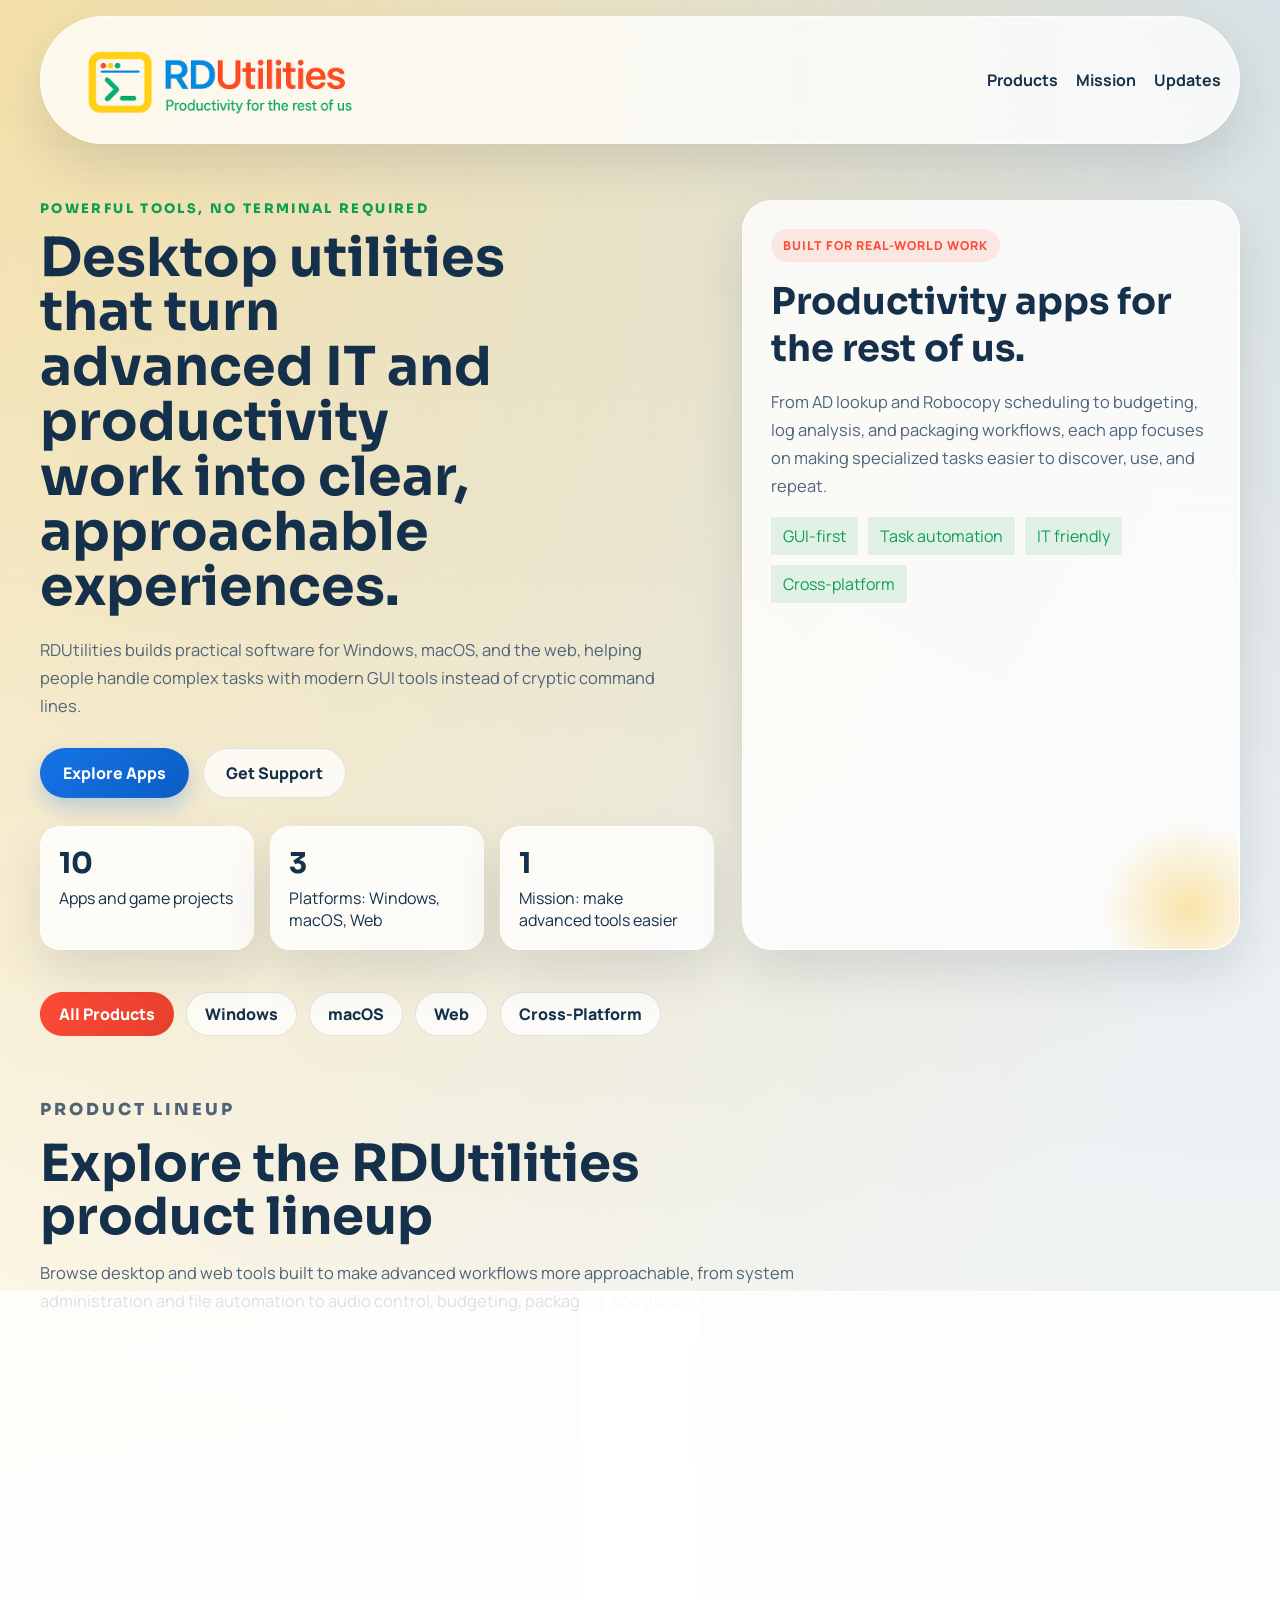
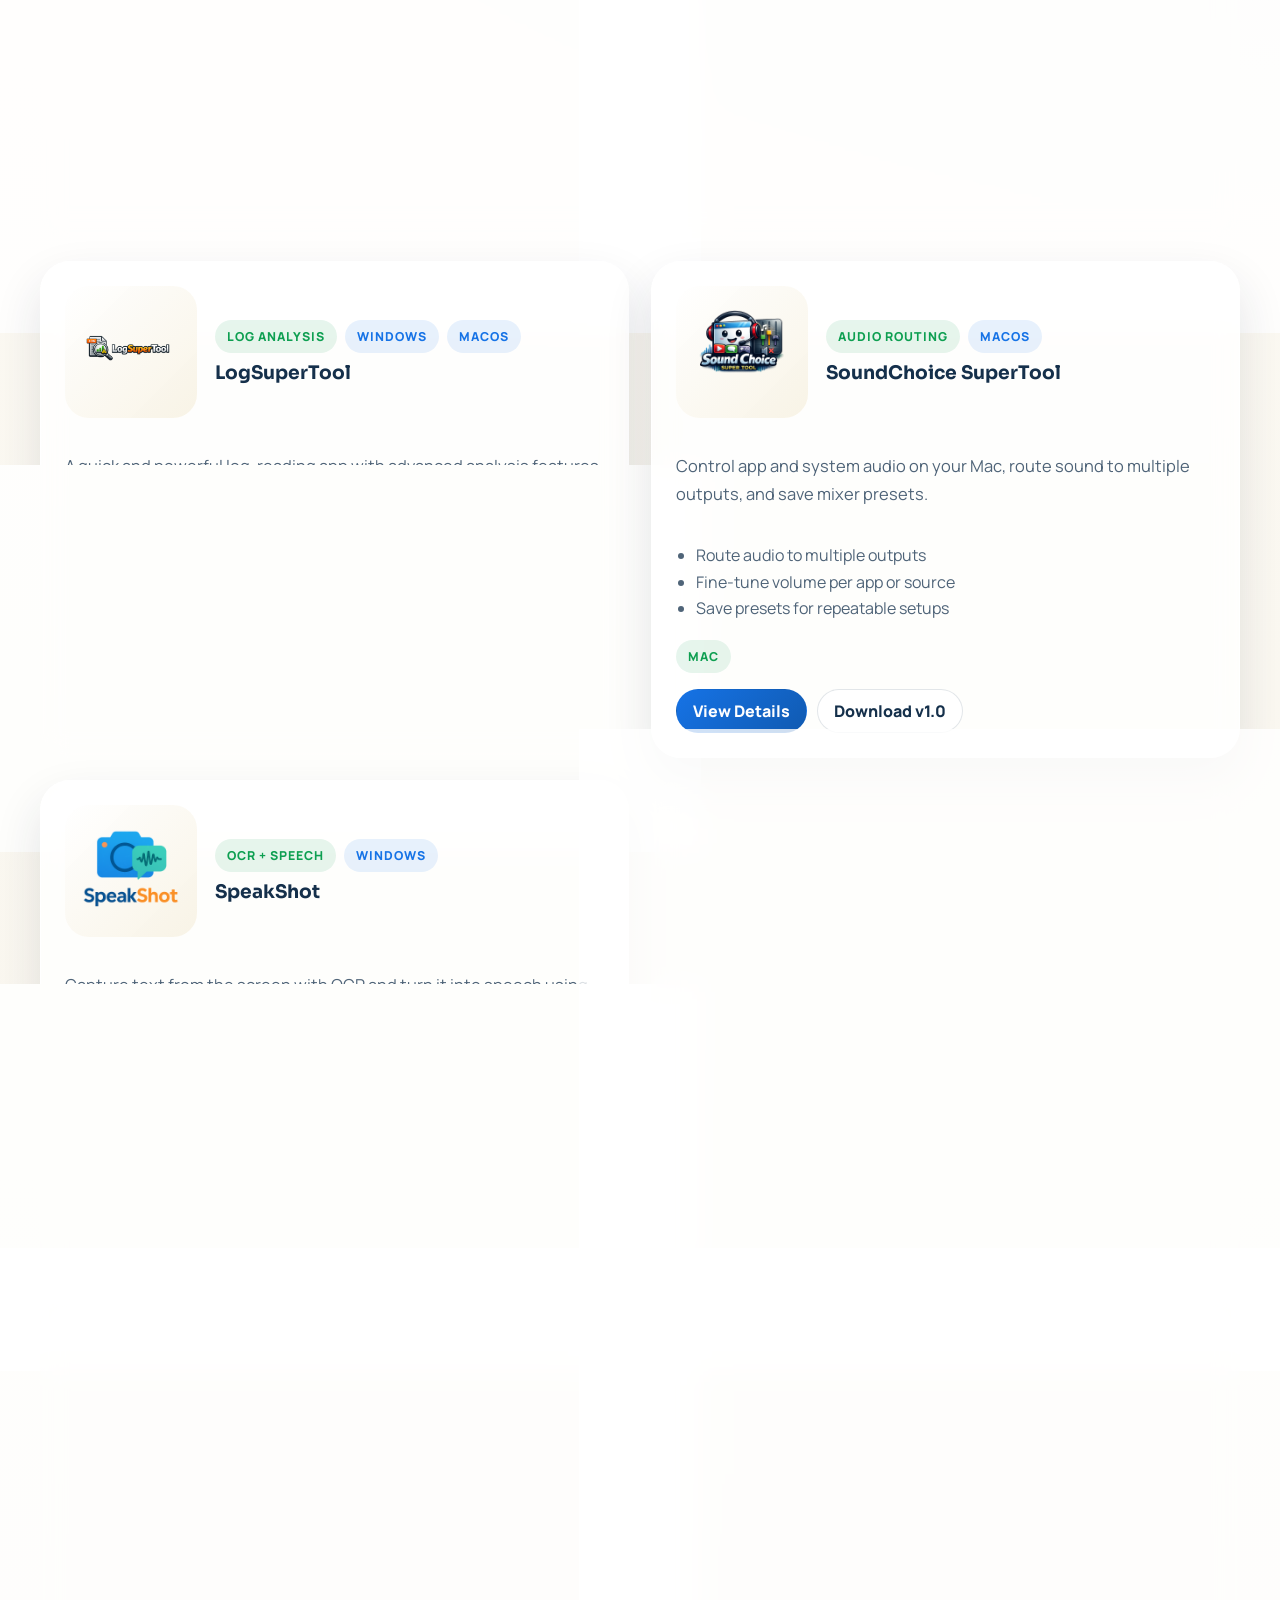
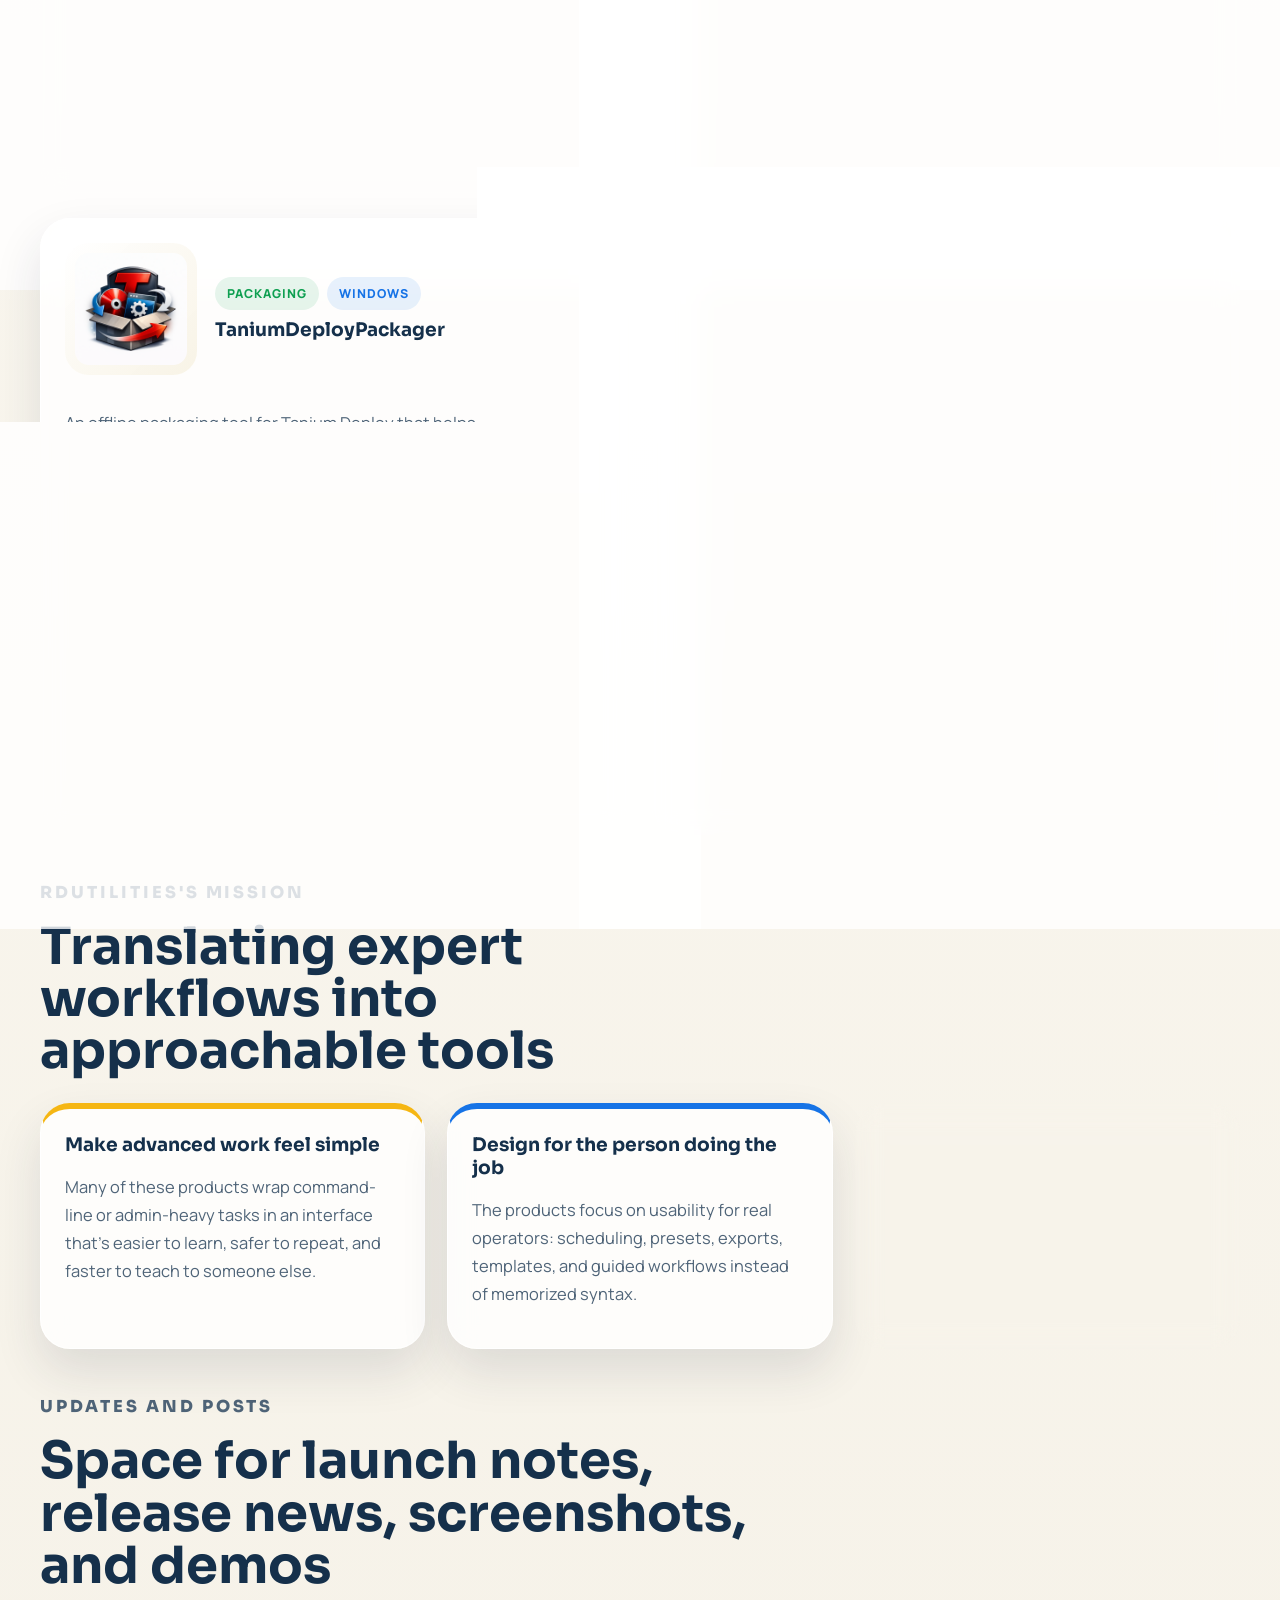
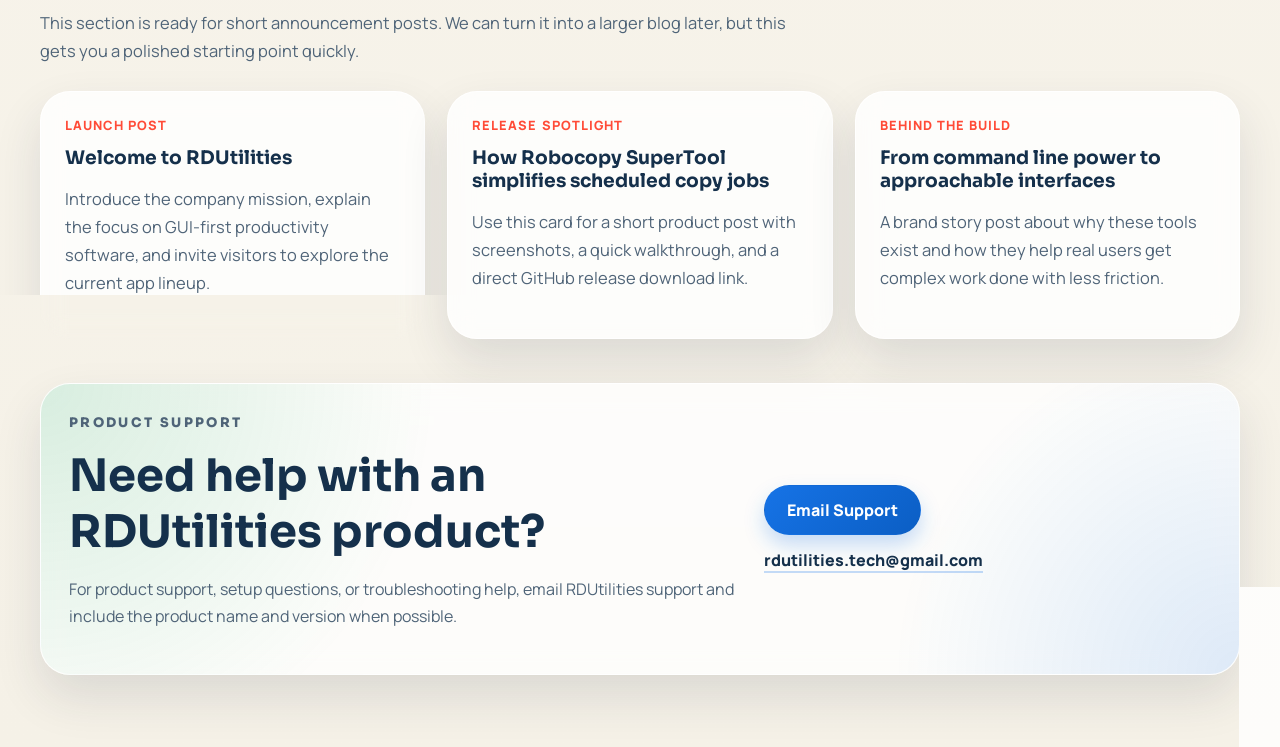
==== commit f6532102: "Update homepage mission nav label" ====
--- a/index.html
+++ b/index.html
@@ -28,7 +28,7 @@
         </a>
         <nav class="topbar__nav" aria-label="Primary">
           <a href="#products">Products</a>
-          <a href="#story">Why RDUtilities</a>
+          <a href="#story">Mission</a>
           <a href="#updates">Updates</a>
         </nav>
       </header>
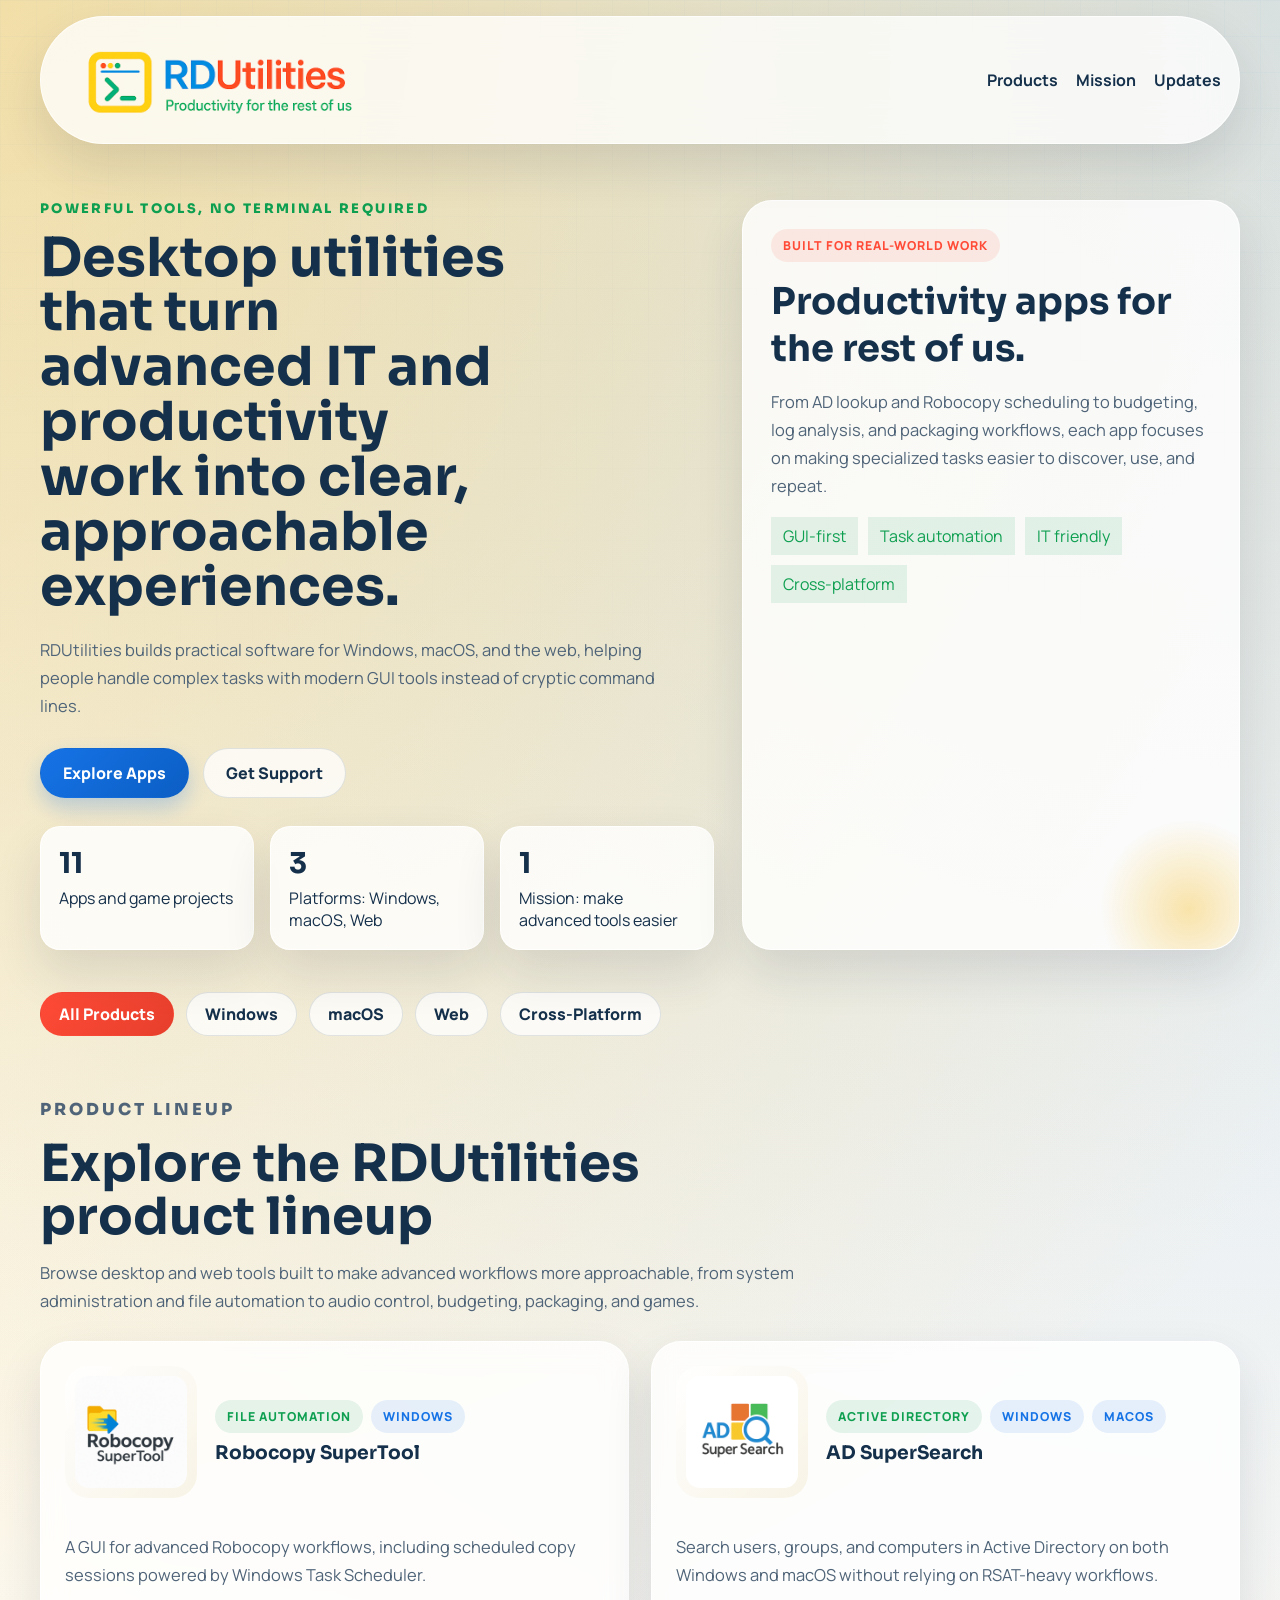
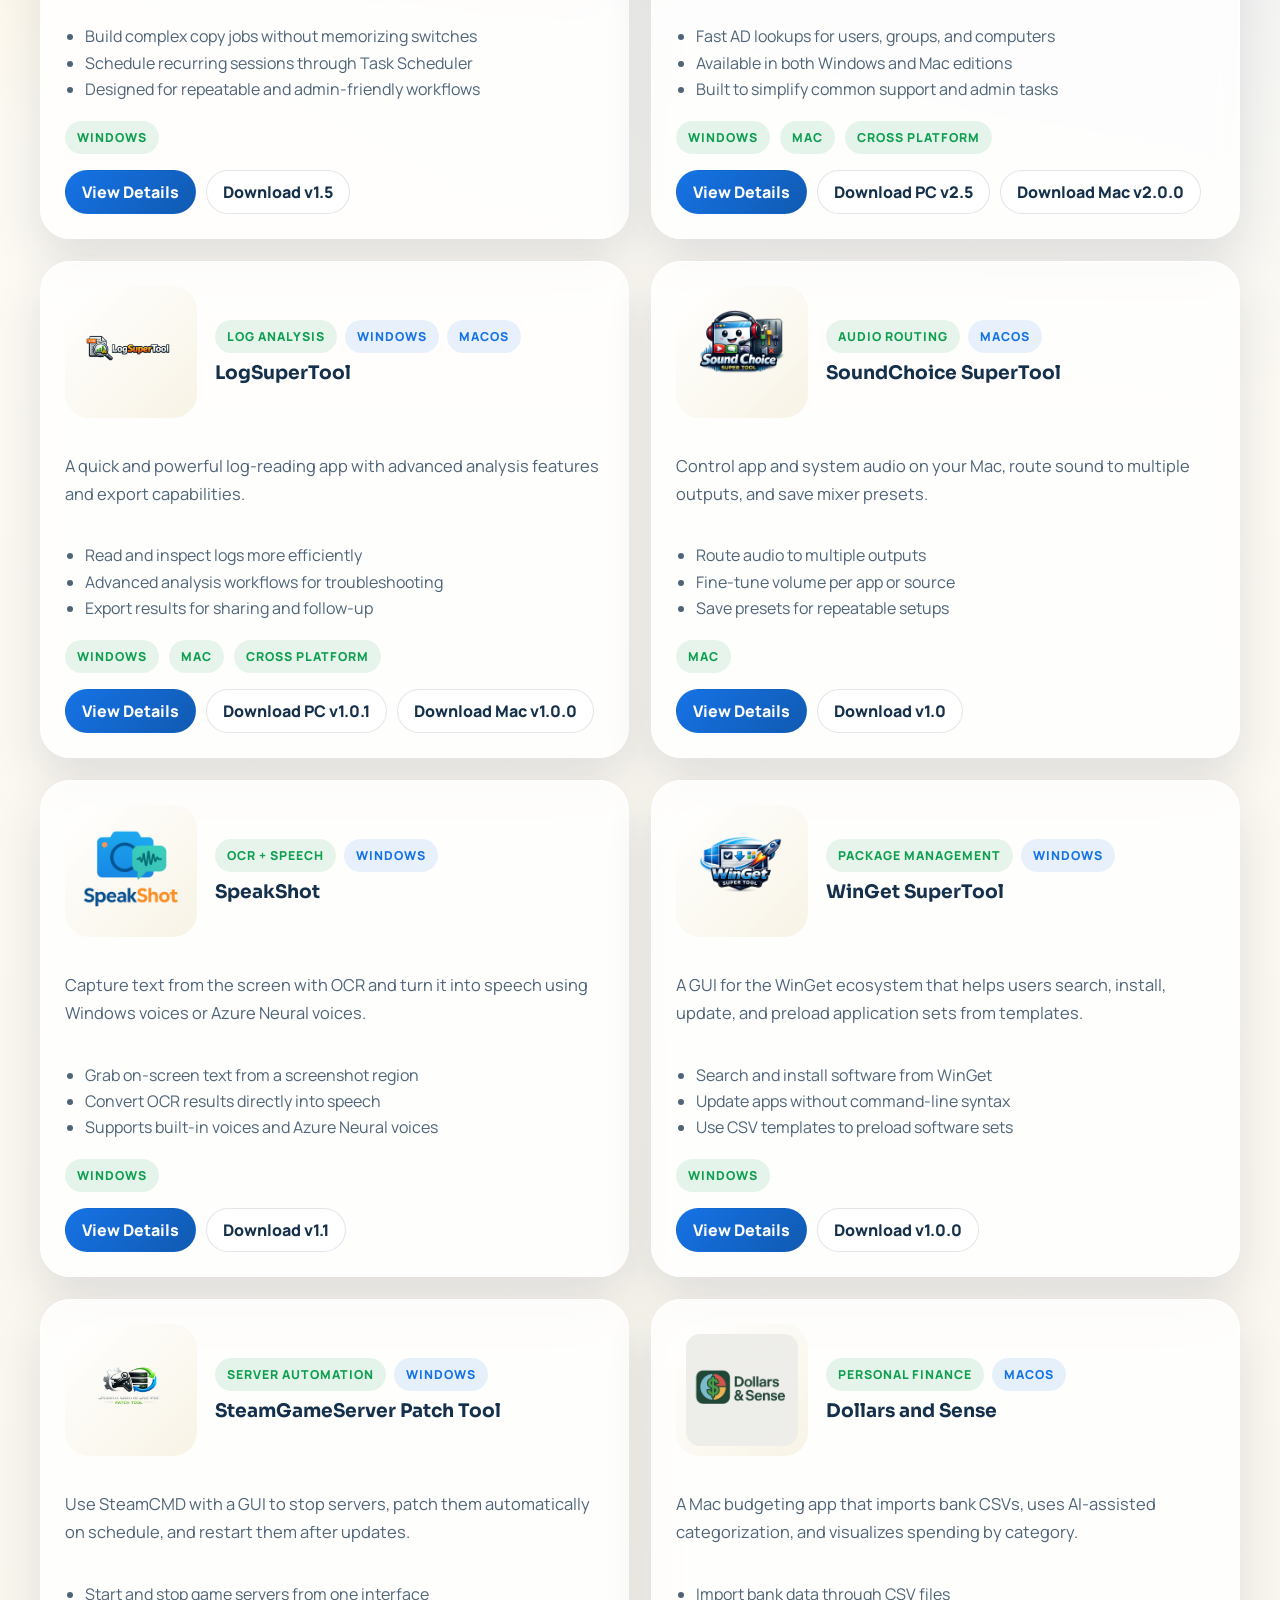
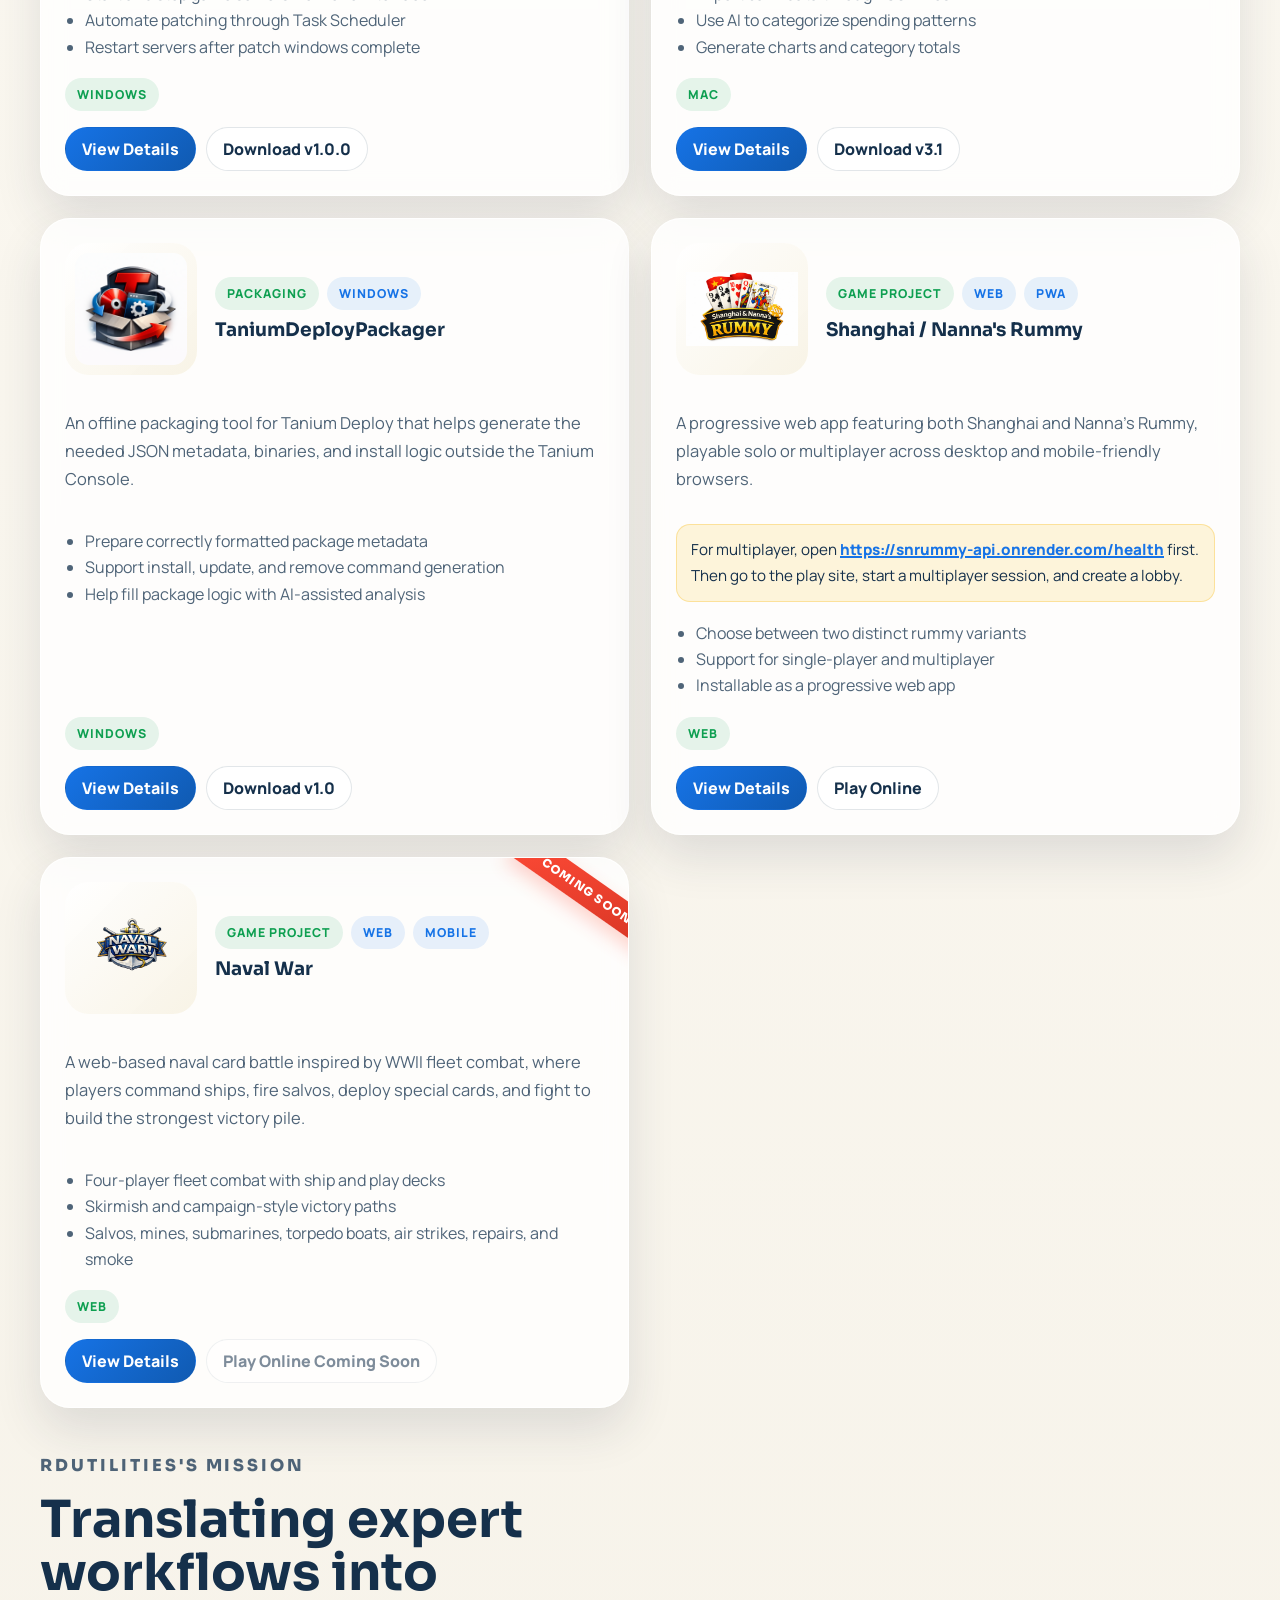
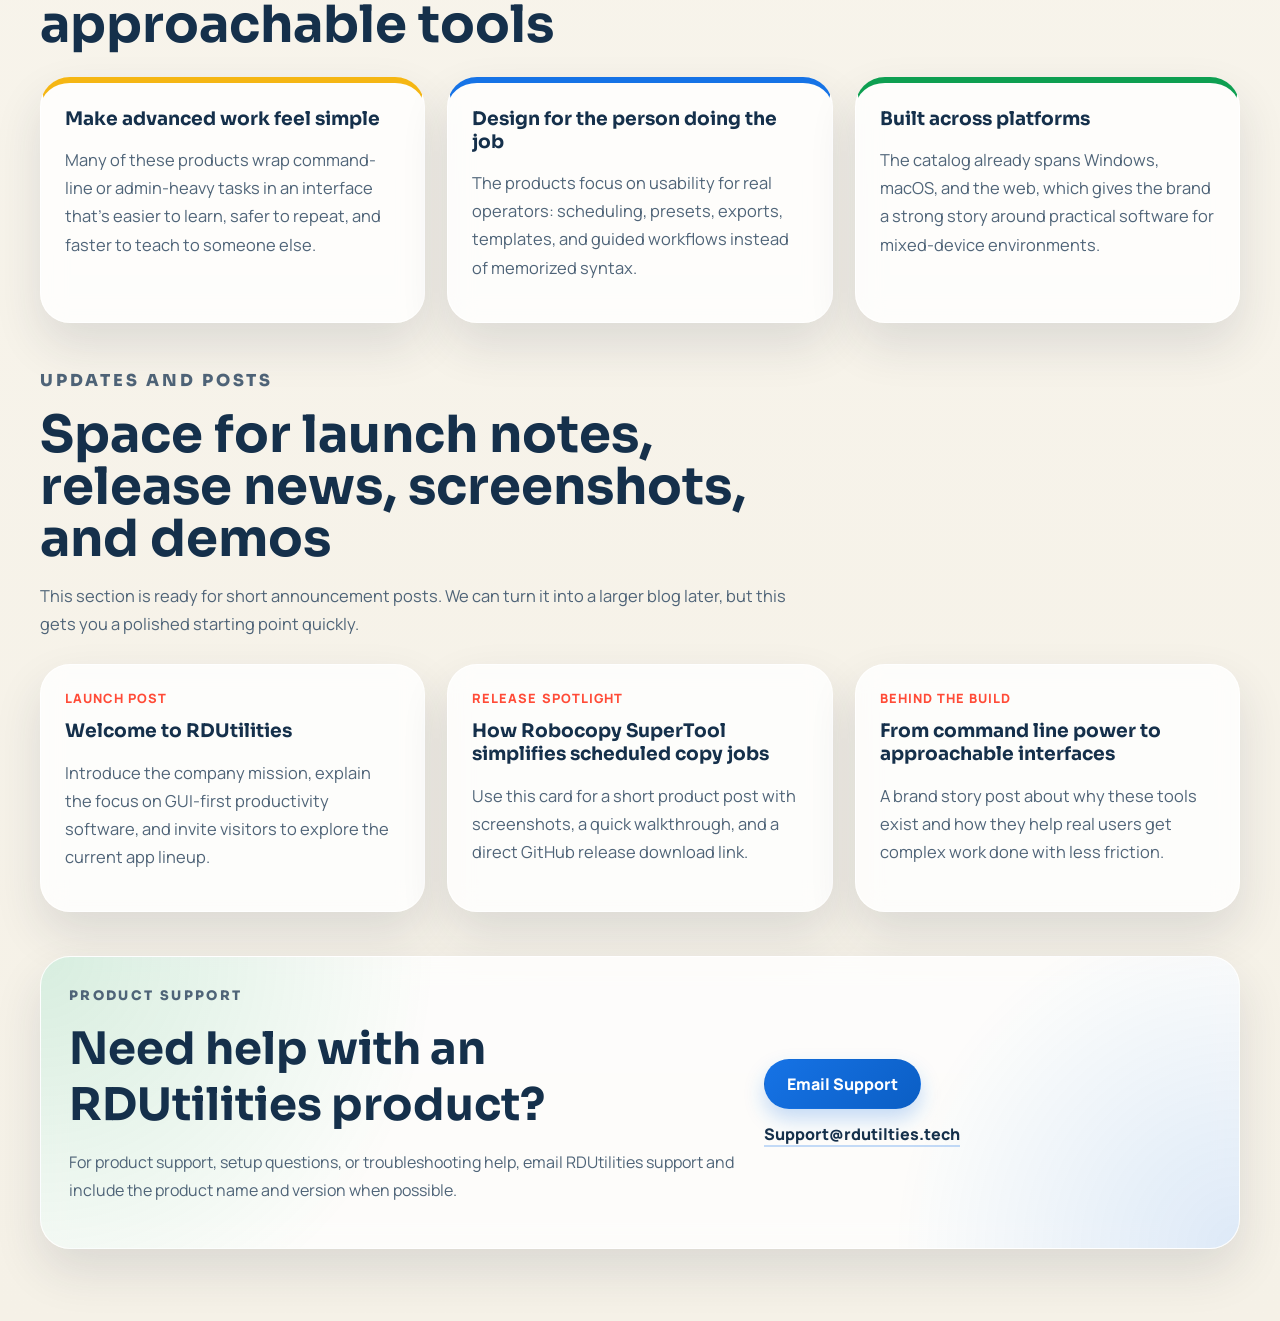
==== commit 41eaad37: "Add Naval War coming soon page and site updates" ====
--- a/index.html
+++ b/index.html
@@ -52,7 +52,7 @@
             </div>
             <ul class="hero__stats" aria-label="Company highlights">
               <li>
-                <strong>10</strong>
+                <strong>11</strong>
                 <span>Apps and game projects</span>
               </li>
               <li>
@@ -174,11 +174,11 @@
               </p>
             </div>
             <div class="support-panel__actions">
-              <a class="button button--primary" href="mailto:rdutilities.tech@gmail.com">
+              <a class="button button--primary" href="mailto:Support@rdutilties.tech">
                 Email Support
               </a>
-              <a class="support-panel__email" href="mailto:rdutilities.tech@gmail.com">
-                rdutilities.tech@gmail.com
+              <a class="support-panel__email" href="mailto:Support@rdutilties.tech">
+                Support@rdutilties.tech
               </a>
             </div>
           </div>
@@ -189,6 +189,7 @@
 
     <template id="product-card-template">
       <article class="product-card">
+        <span class="product-card__status"></span>
         <div class="product-card__header">
           <img class="product-card__logo" alt="" />
           <div>
--- a/styles.css
+++ b/styles.css
@@ -389,10 +389,35 @@
   display: flex;
   flex-direction: column;
   gap: 18px;
+  position: relative;
+  overflow: hidden;
 }
 
 .product-card.is-hidden {
   display: none;
+}
+
+.product-card__status {
+  display: none;
+  position: absolute;
+  top: 18px;
+  right: -44px;
+  width: 170px;
+  padding: 8px 0;
+  color: #fff;
+  background: linear-gradient(135deg, var(--red), #d73524);
+  font-family: "Sora", sans-serif;
+  font-size: 0.72rem;
+  font-weight: 800;
+  letter-spacing: 0.1em;
+  text-align: center;
+  text-transform: uppercase;
+  transform: rotate(35deg);
+  box-shadow: 0 8px 18px rgba(255, 75, 55, 0.24);
+}
+
+.product-card__status.is-visible {
+  display: block;
 }
 
 .product-card__header {
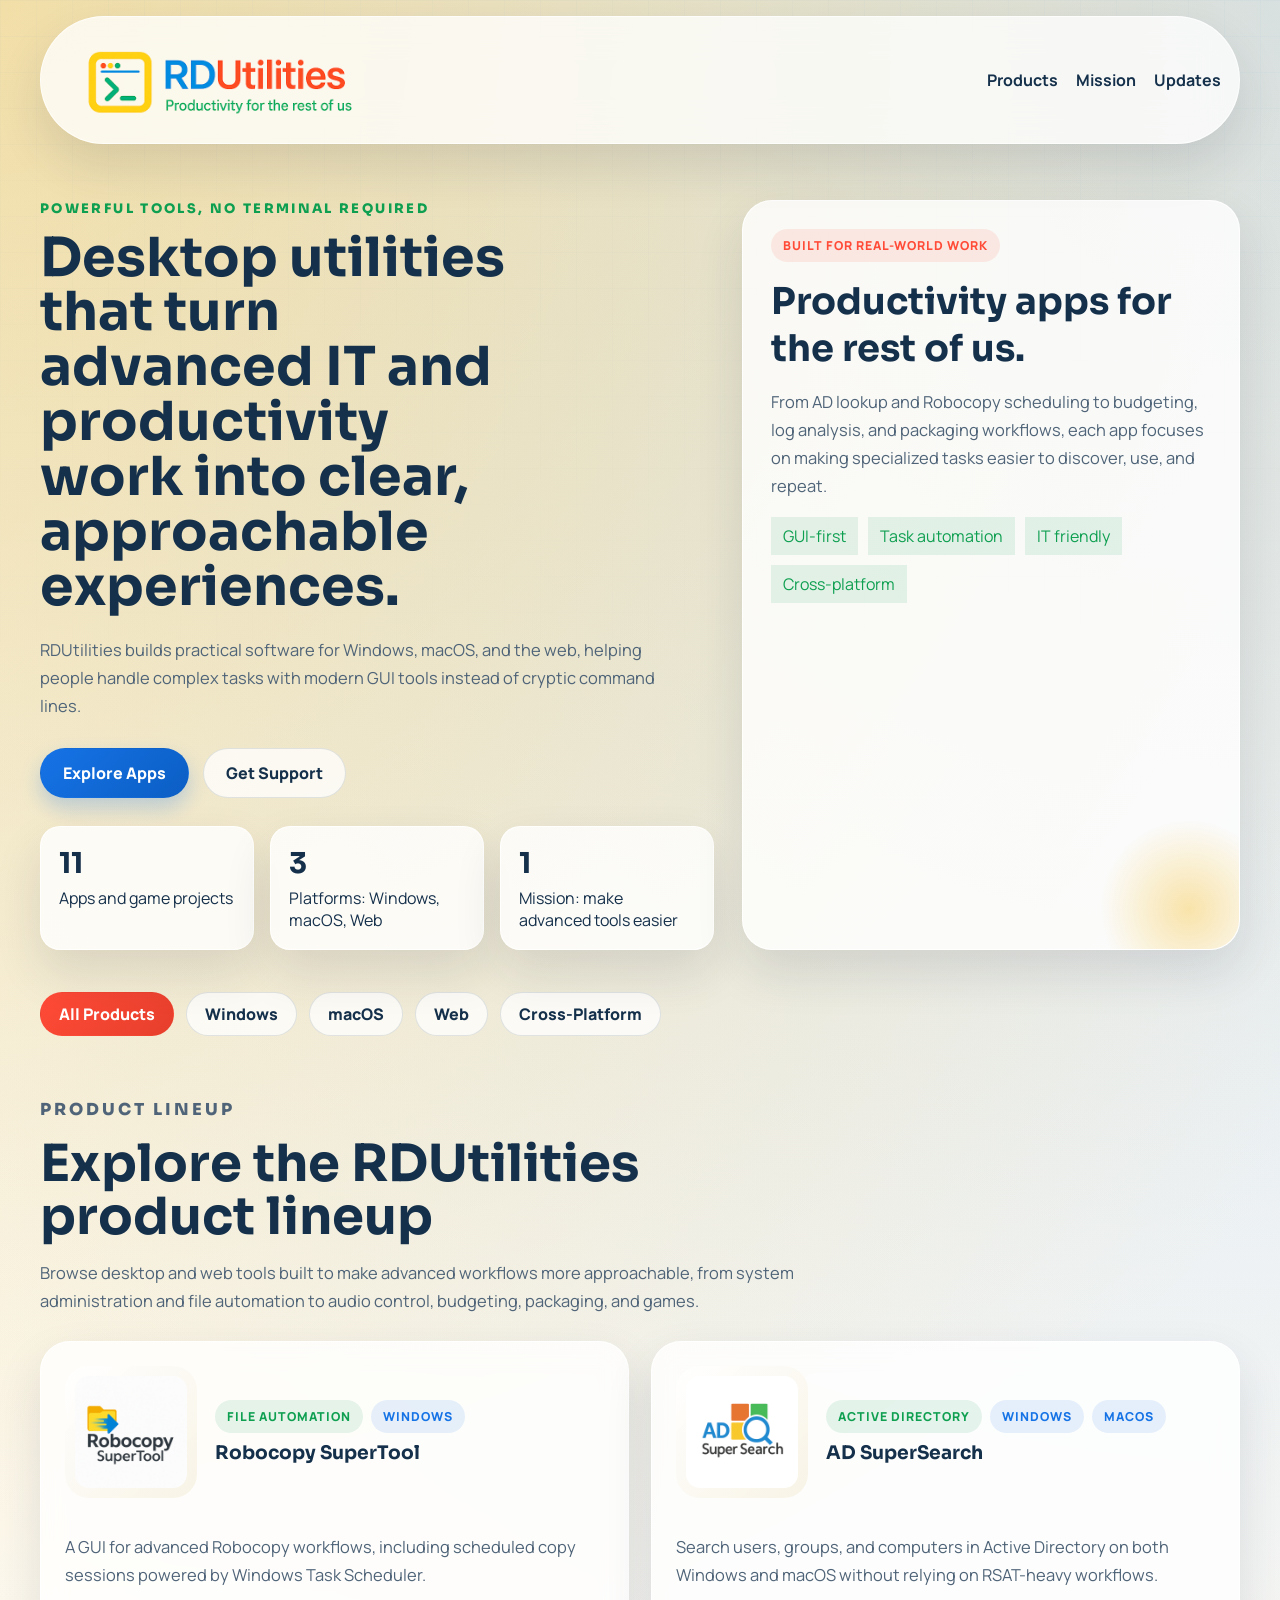
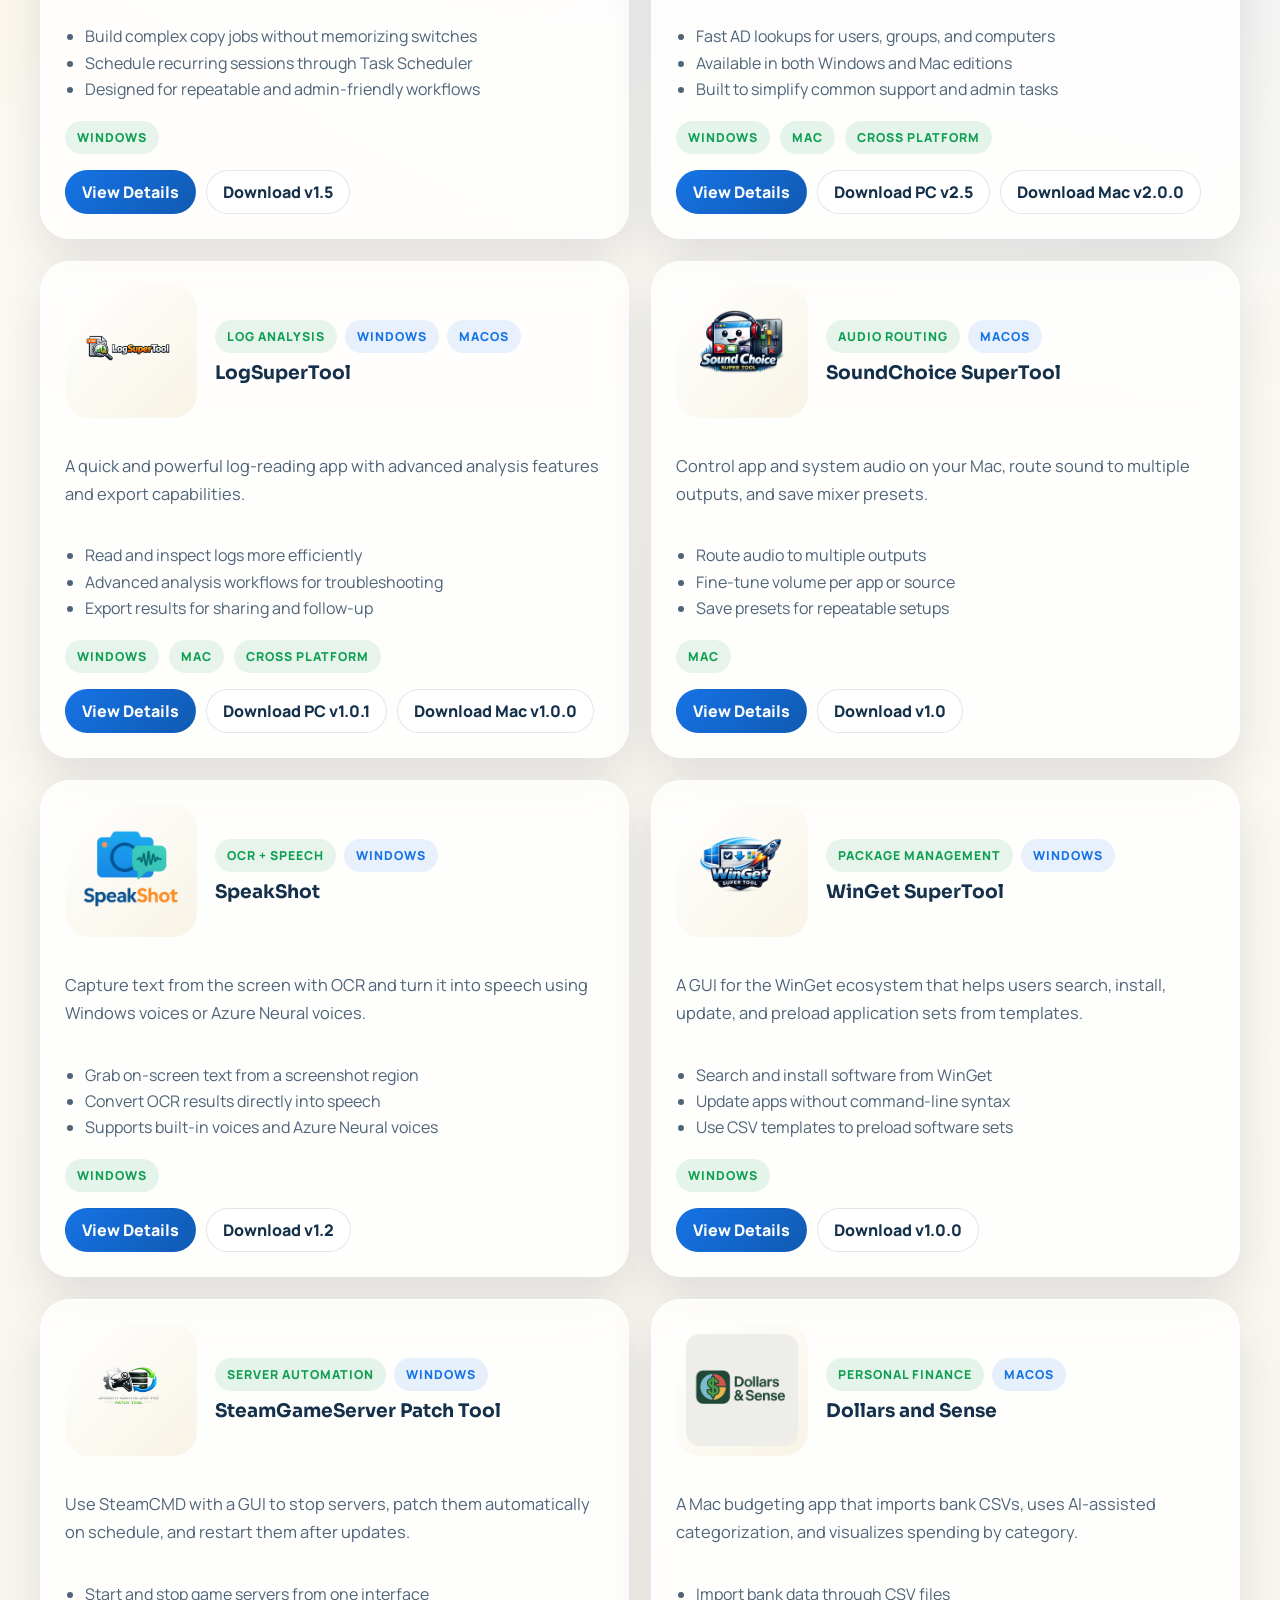
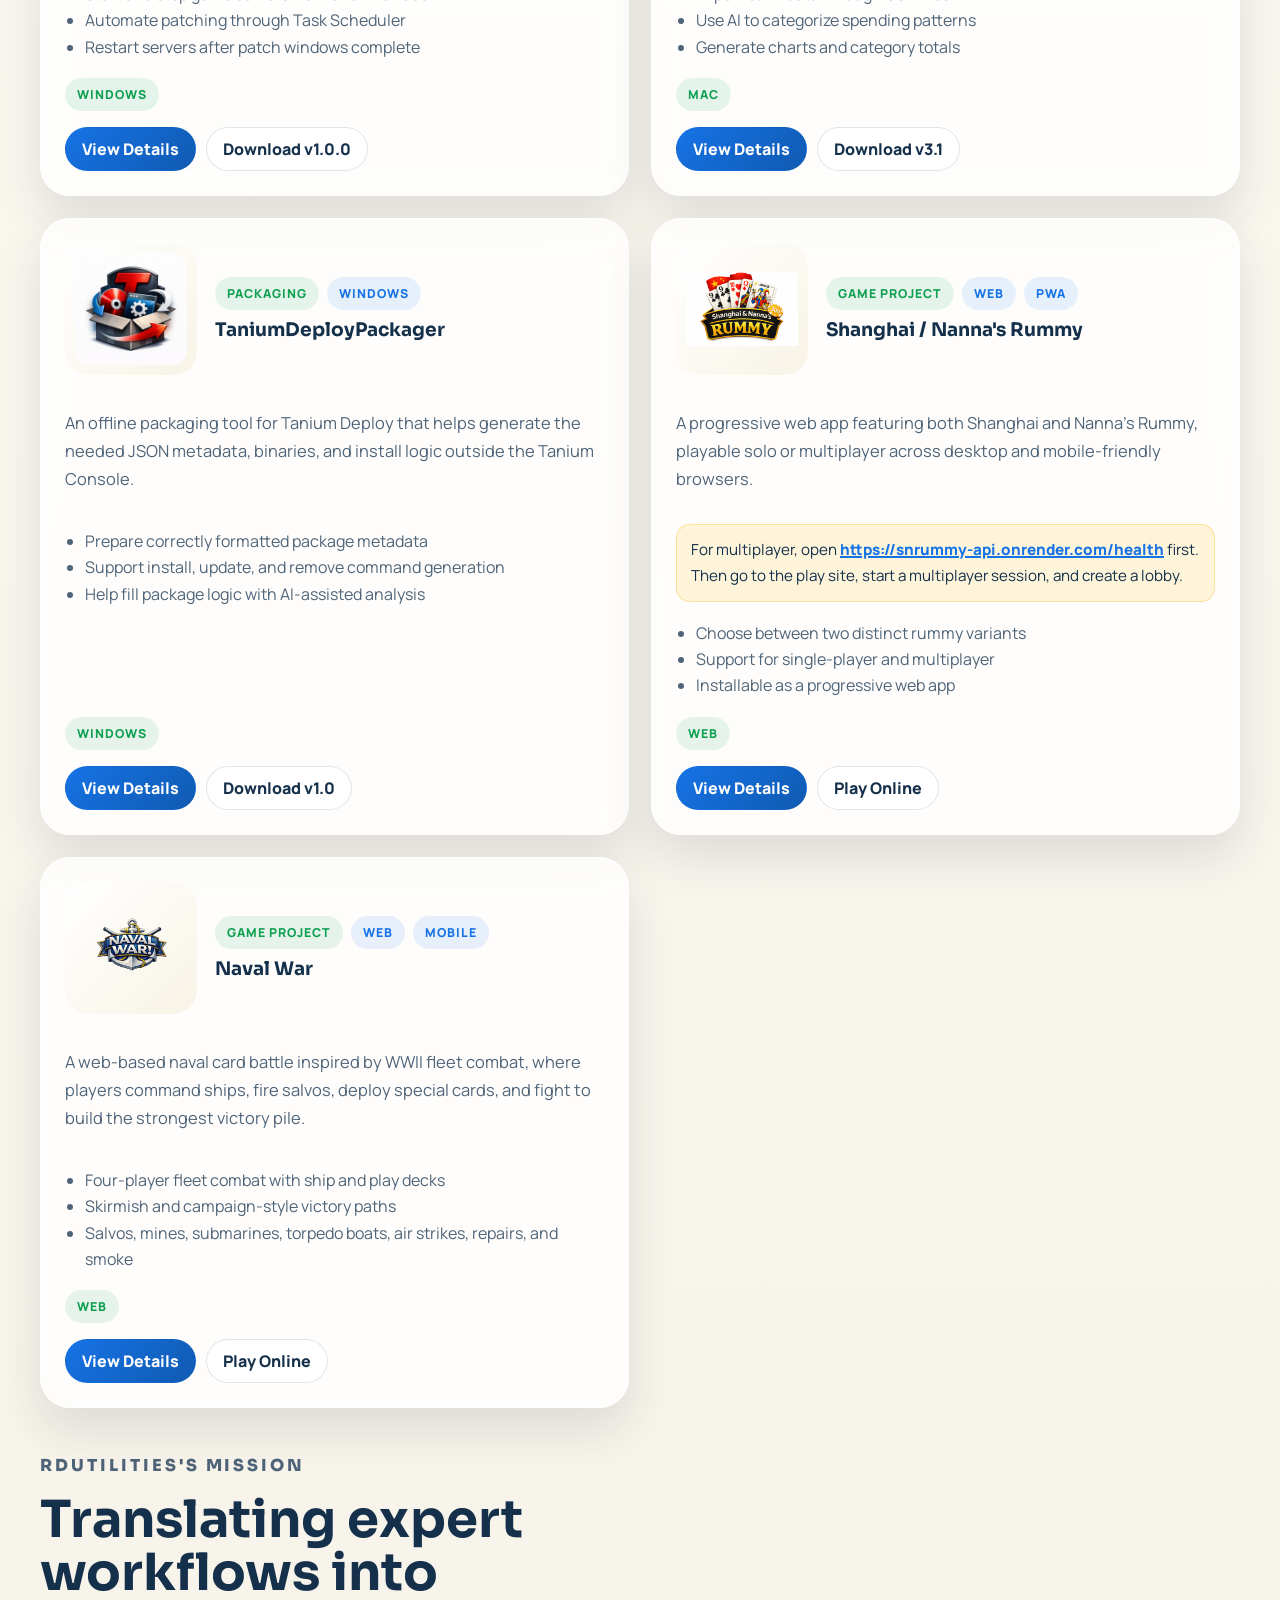
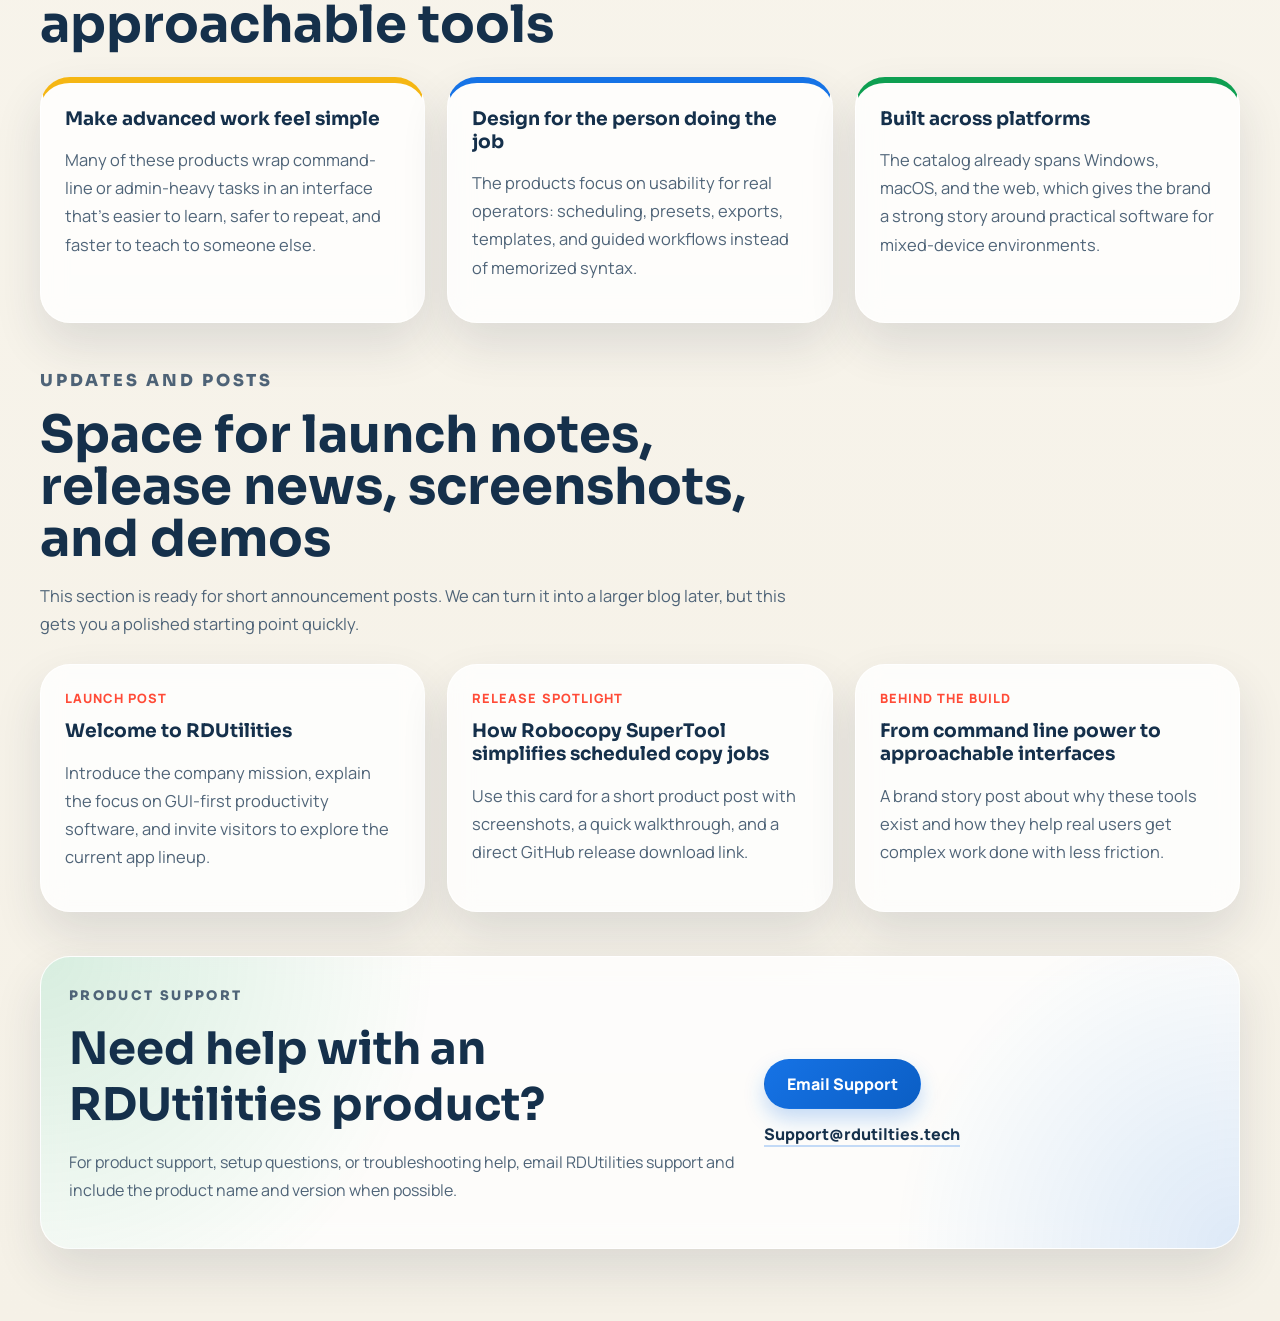
==== commit fda953c3: "Add site favicon set" ====
--- a/index.html
+++ b/index.html
@@ -8,6 +8,10 @@
       name="description"
       content="RDUtilities builds practical GUI apps that bring powerful command-line workflows to approachable desktop and web experiences."
     />
+    <link rel="icon" href="./favicon.ico" sizes="any" />
+    <link rel="icon" type="image/png" sizes="32x32" href="./favicon-32x32.png" />
+    <link rel="icon" type="image/png" sizes="16x16" href="./favicon-16x16.png" />
+    <link rel="apple-touch-icon" sizes="180x180" href="./apple-touch-icon.png" />
     <link rel="preconnect" href="https://fonts.googleapis.com" />
     <link rel="preconnect" href="https://fonts.gstatic.com" crossorigin />
     <link
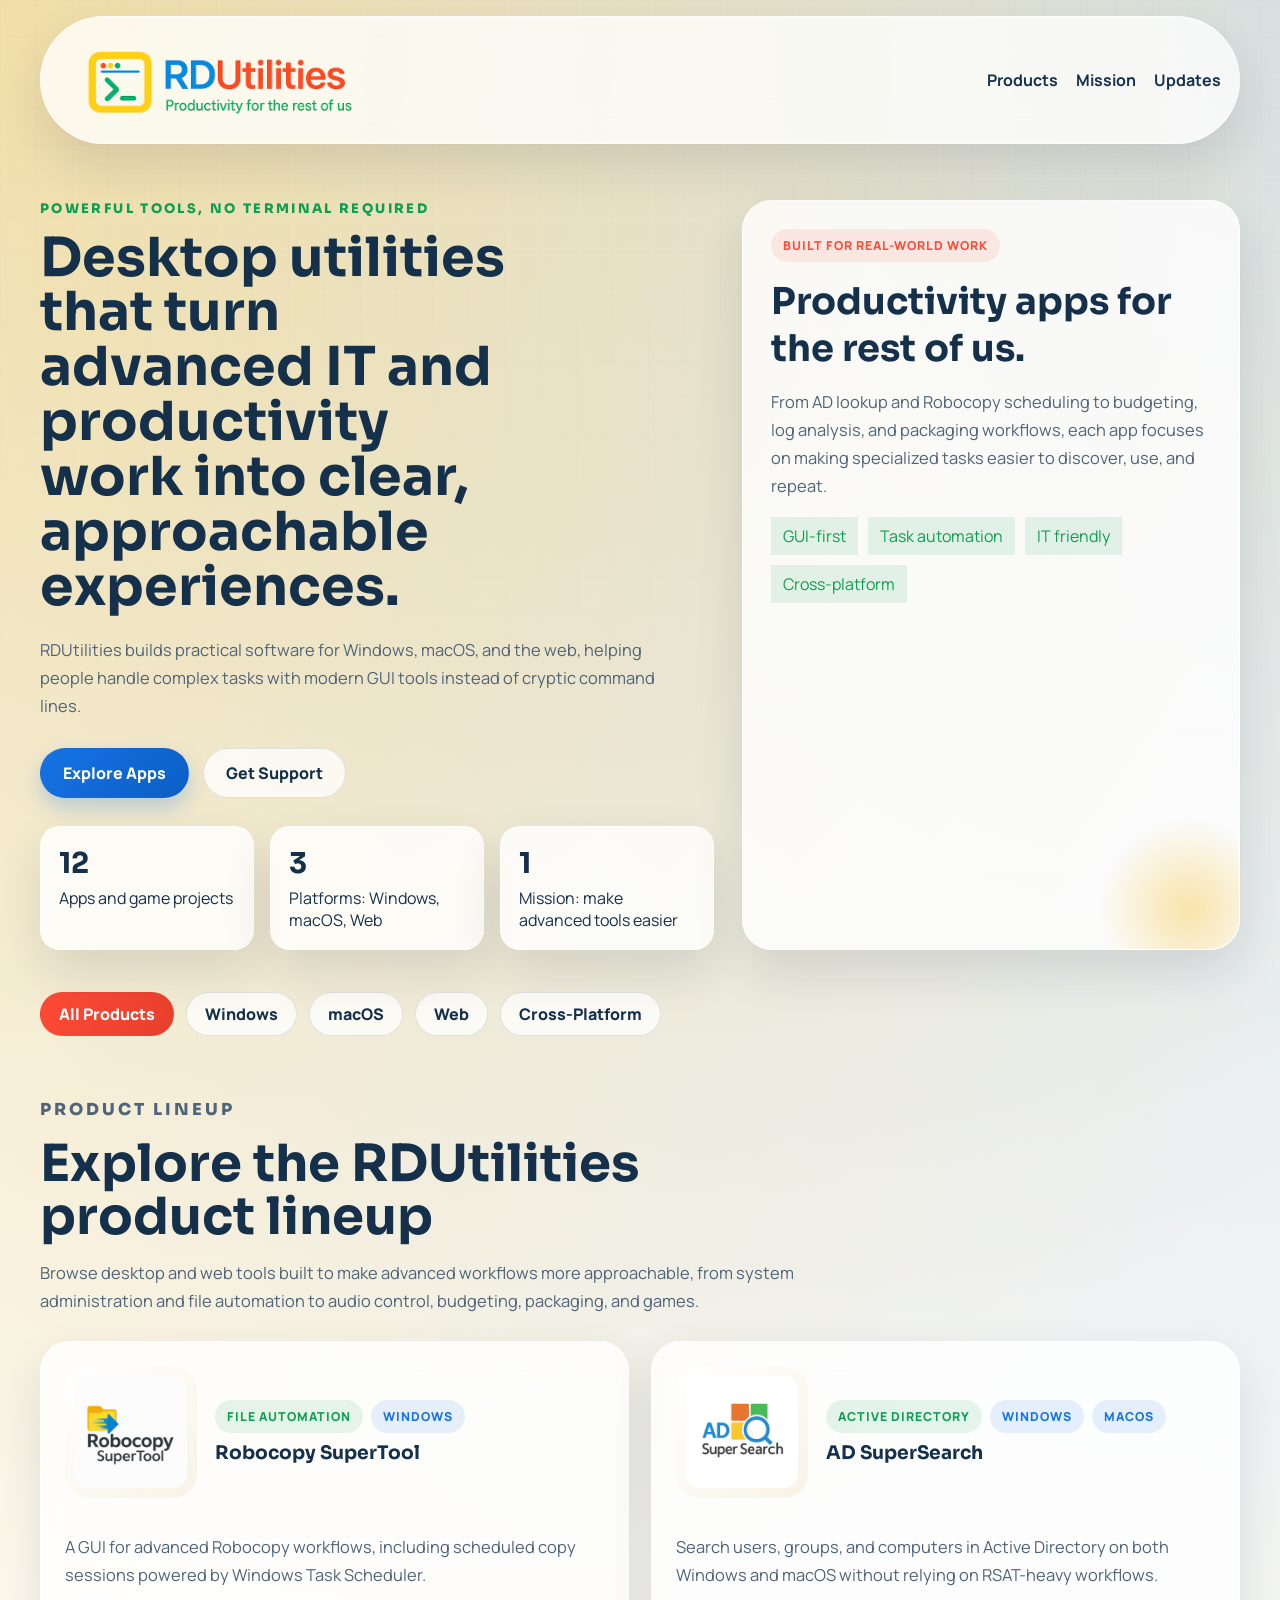
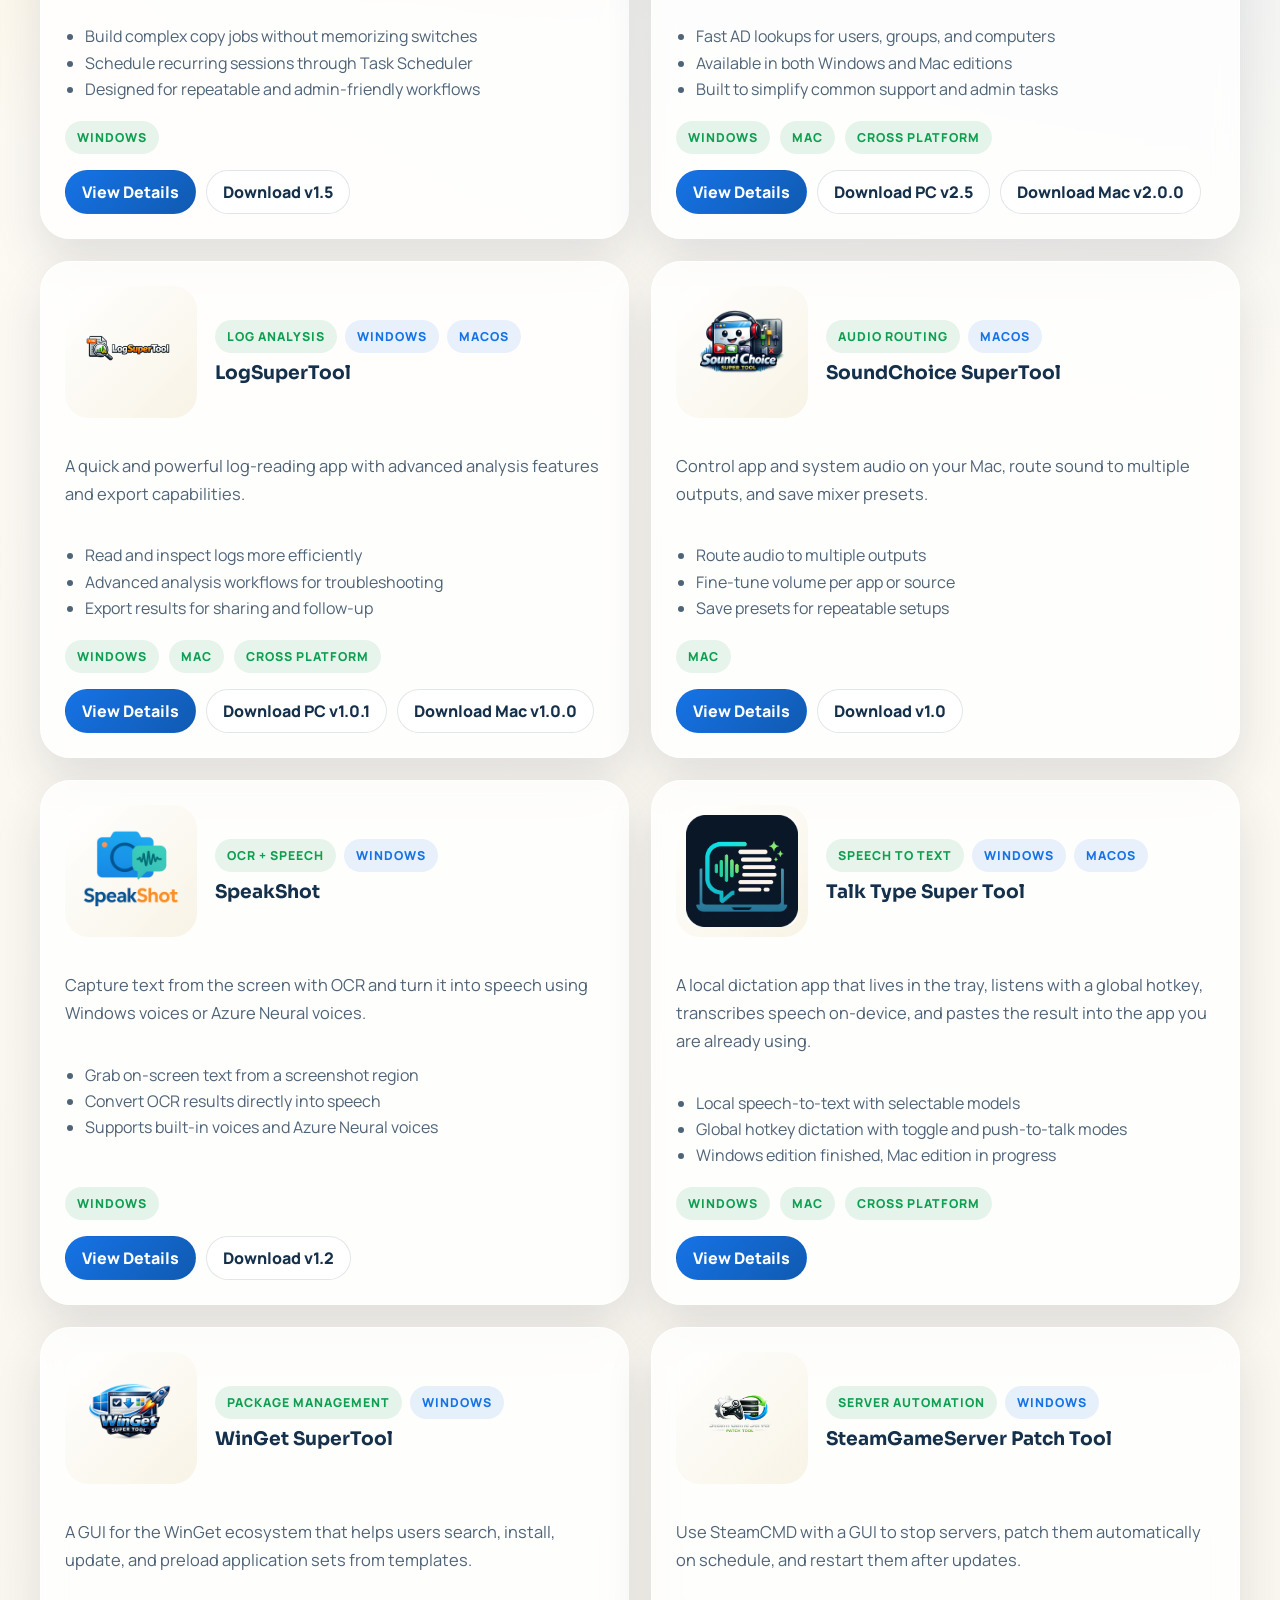
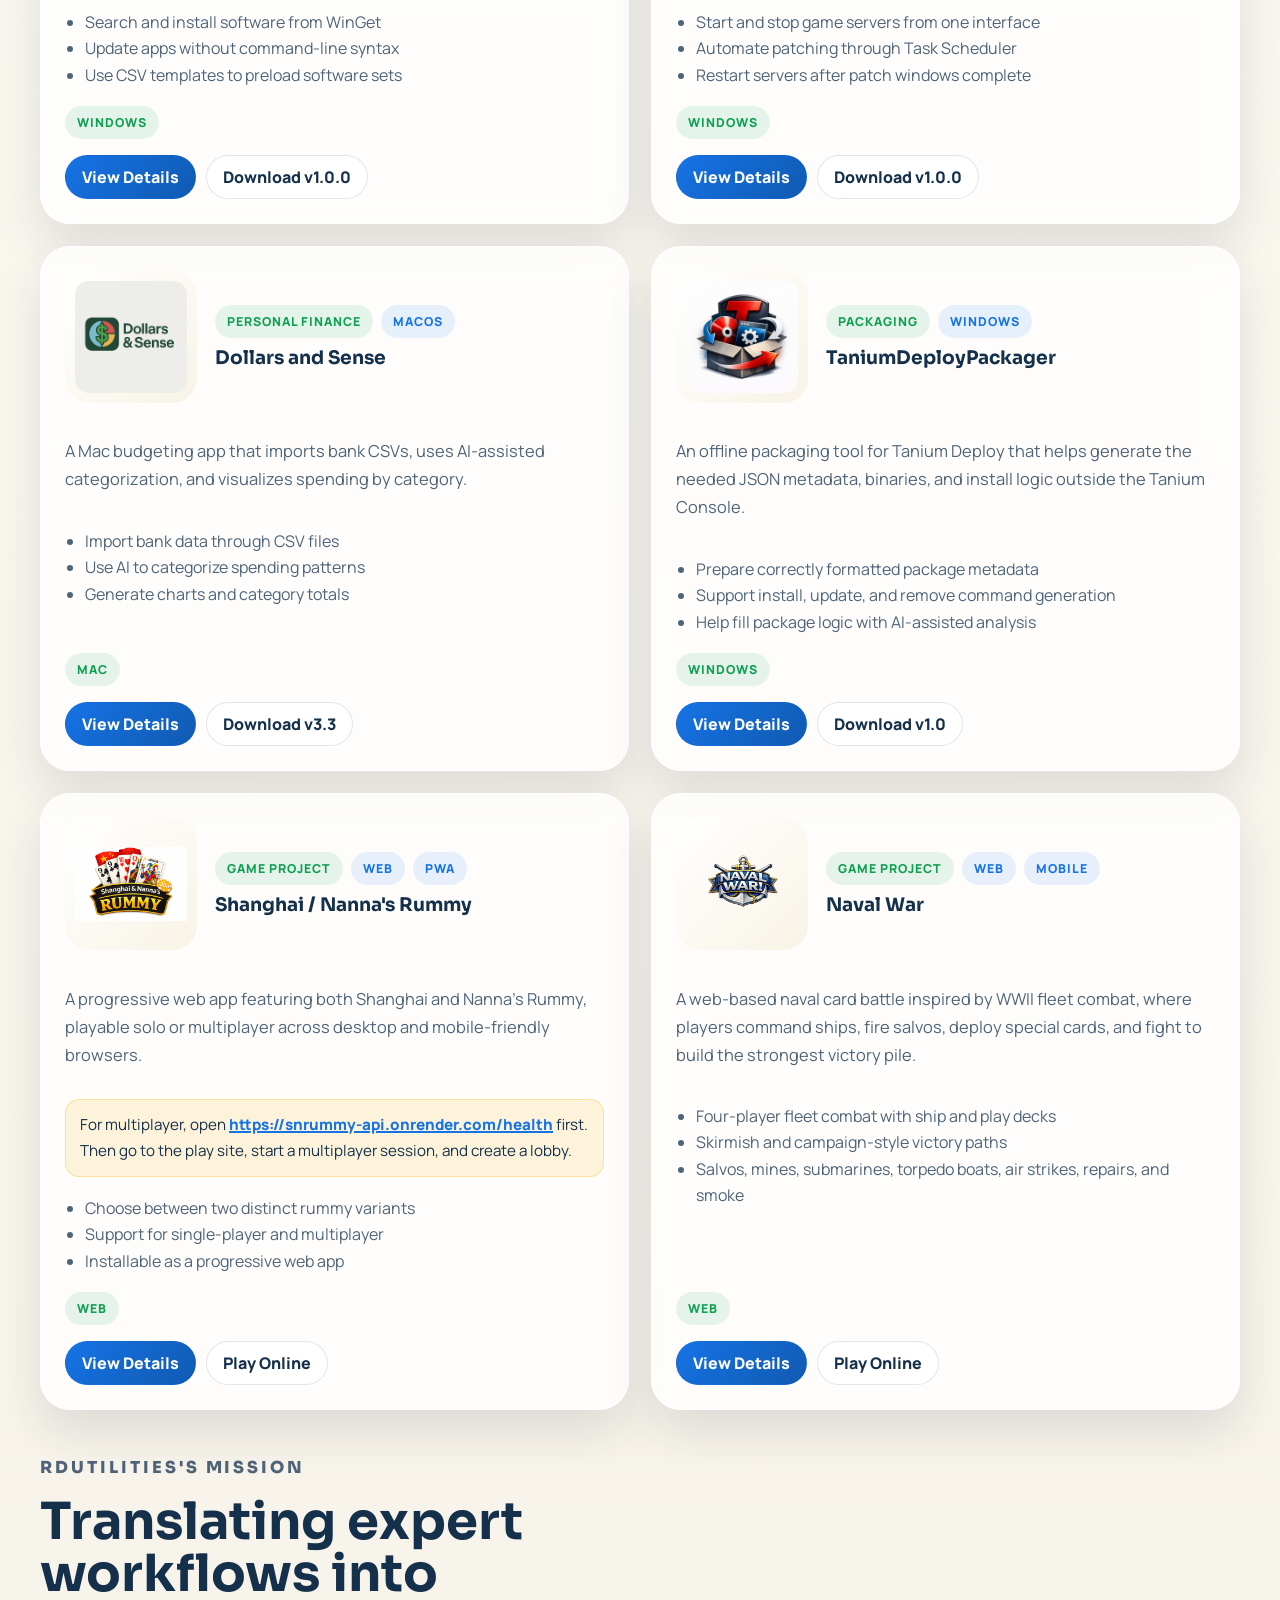
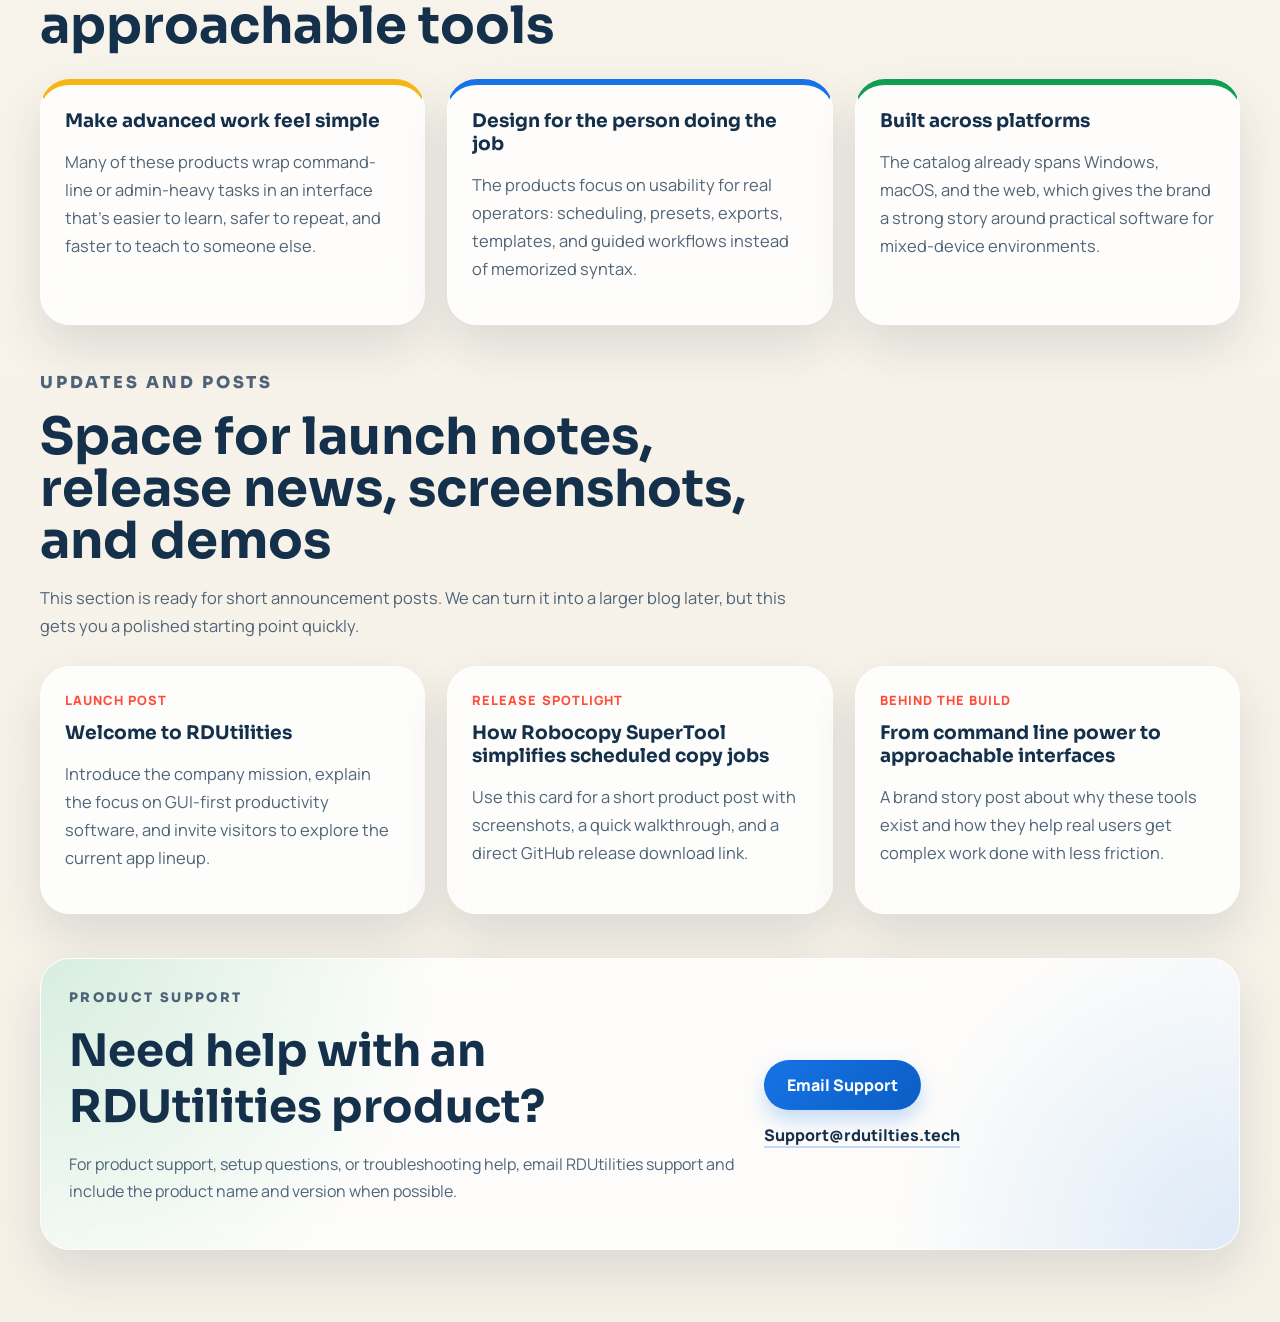
==== commit ab55ba84: "Add Talk Type Super Tool catalog page" ====
--- a/index.html
+++ b/index.html
@@ -56,7 +56,7 @@
             </div>
             <ul class="hero__stats" aria-label="Company highlights">
               <li>
-                <strong>11</strong>
+                <strong>12</strong>
                 <span>Apps and game projects</span>
               </li>
               <li>
